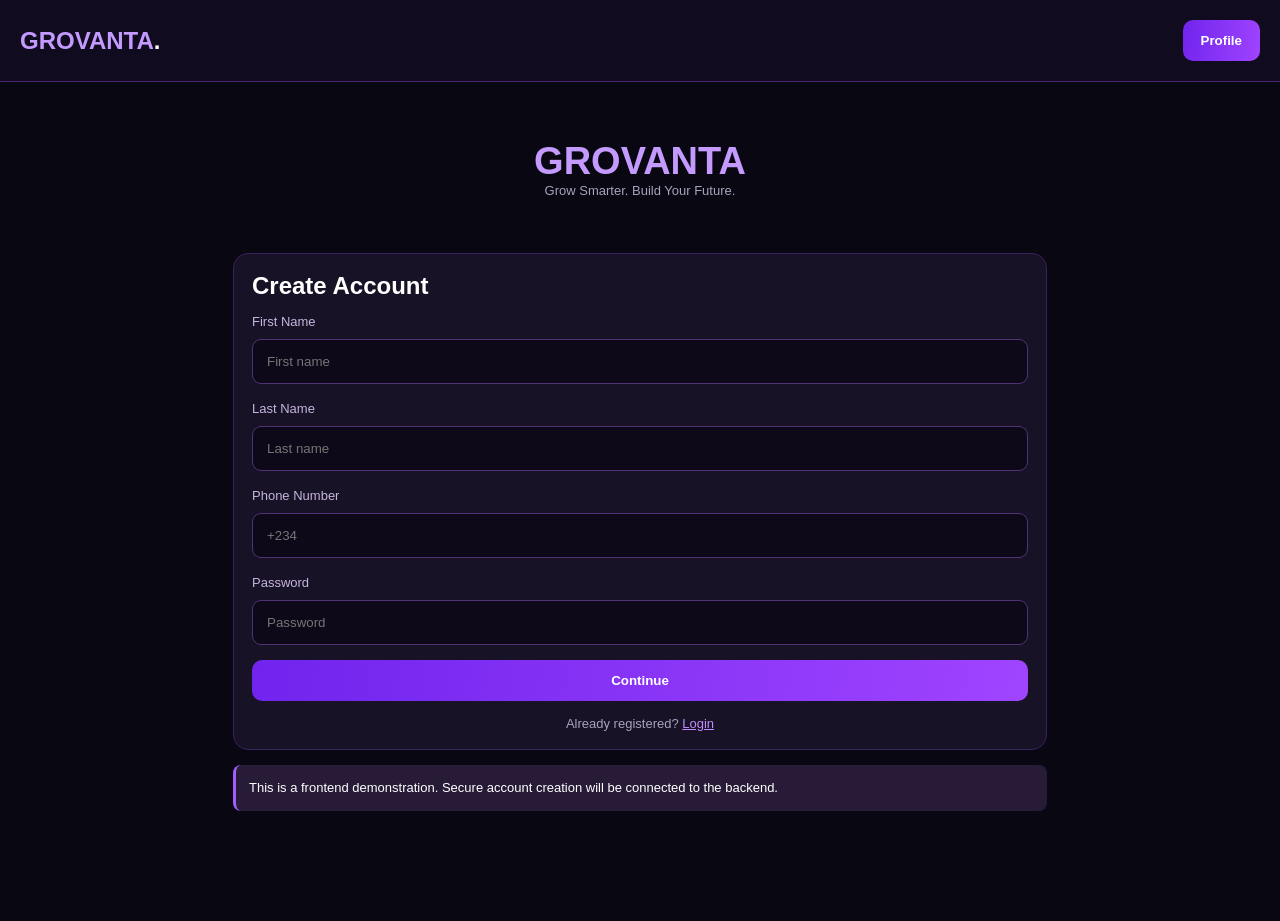
==== index.html @ 32ecb2e7 "Create GROVANTA investment app frontend" ====
<!DOCTYPE html>
<html lang="en">
<head>
<meta charset="UTF-8">
<meta name="viewport" content="width=device-width, initial-scale=1.0">
<meta name="theme-color" content="#090711">
<title>GROVANTA - Investment Platform</title>

<style>
*{box-sizing:border-box;margin:0;padding:0}
body{
 background:#090711;
 color:white;
 font-family:Arial,sans-serif;
 padding-bottom:80px;
}
:root{
 --purple:#8b5cf6;
 --light:#b66dff;
 --panel:#171225;
}
header{
 background:#110b20;
 padding:20px;
 display:flex;
 justify-content:space-between;
 align-items:center;
 border-bottom:1px solid #492477;
 position:sticky;top:0;z-index:5;
}
.logo{font-size:24px;font-weight:900;color:#c49aff}
.logo span{color:white}
button{
 background:linear-gradient(100deg,#7024ed,#a044ff);
 color:white;border:0;border-radius:10px;
 padding:13px 18px;font-weight:bold;
 cursor:pointer;
}
.container{max-width:850px;margin:auto;padding:18px}
.page{display:none}
.page.active{display:block}
.card{
 background:var(--panel);
 border:1px solid #39215b;
 border-radius:15px;
 padding:18px;margin:15px 0;
}
h2{margin-bottom:12px}
h3{margin-bottom:10px}
.muted{color:#aaa1bd;font-size:13px}
input,select,textarea{
 width:100%;padding:14px;margin:9px 0 15px;
 background:#0e0919;color:white;
 border:1px solid #503277;border-radius:9px;
}
label{font-size:13px;color:#c6b5df}
.full{width:100%}
.balance{
 background:linear-gradient(130deg,#35116c,#170d30);
 border:1px solid #a45cff;border-radius:17px;
 padding:25px;margin:20px 0;
}
.balance h1{font-size:30px;margin:12px 0}
.stats{
 display:grid;grid-template-columns:repeat(3,1fr);gap:10px;
}
.stat{
 background:#1b1230;border:1px solid #35204f;
 border-radius:12px;padding:15px 7px;text-align:center;
 font-size:12px;
}
.stat strong{display:block;margin-top:8px;font-size:15px}
.actions{
 display:grid;grid-template-columns:repeat(3,1fr);
 gap:10px;margin:20px 0;
}
.action{
 background:#1a112c;border:1px solid #48216d;
 padding:18px 5px;text-align:center;
 border-radius:13px;cursor:pointer;
}
.action b{display:block;margin-top:8px;font-size:13px}
.plan{
 background:#1b1230;border:1px solid #492477;
 border-radius:14px;padding:18px;margin:13px 0;
}
.price{color:#c69aff;font-size:23px;font-weight:bold;margin:12px 0}
.notice{
 background:#281b37;border-left:3px solid #a45cff;
 padding:13px;border-radius:8px;font-size:13px;
 line-height:1.5;margin:12px 0;
}
.hidden{display:none!important}
nav{
 position:fixed;bottom:0;left:0;width:100%;
 background:#130c20;border-top:1px solid #432362;
 display:flex;justify-content:space-around;
 padding:10px 2px;z-index:10;
}
nav button{background:transparent;padding:8px 5px;font-size:11px;color:#b9a9ce}
nav button.selected{color:#c28aff}
@media(max-width:450px){
 .stats{grid-template-columns:1fr 1fr}
}
</style>
</head>

<body>

<header>
 <div class="logo">GROVANTA<span>.</span></div>
 <button onclick="showPage('profile')">Profile</button>
</header>

<!-- AUTHENTICATION SCREEN -->
<div id="login" class="container page active">
 <div style="text-align:center;padding:40px 0">
  <div class="logo" style="font-size:38px">GROVANTA</div>
  <p class="muted">Grow Smarter. Build Your Future.</p>
 </div>

 <div class="card">
  <h2 id="authTitle">Create Account</h2>
  <div id="registerFields">
   <label>First Name</label>
   <input id="firstName" placeholder="First name">
   <label>Last Name</label>
   <input id="lastName" placeholder="Last name">
  </div>
  <label>Phone Number</label>
  <input id="phone" type="tel" placeholder="+234">
  <label>Password</label>
  <input id="password" type="password" placeholder="Password">
  <button class="full" onclick="authenticate()">Continue</button>
  <p class="muted" style="margin-top:15px;text-align:center">
   Already registered?
   <a href="#" onclick="toggleAuth()" style="color:#c28aff">Login</a>
  </p>
 </div>
 <p class="notice">This is a frontend demonstration. Secure account creation will be connected to the backend.</p>
</div>

<!-- APPLICATION -->
<main id="app" class="hidden">
<div class="container">

<!-- HOME -->
<section id="home" class="page active">
 <h2 id="welcome">Welcome to GROVANTA 👋</h2>
 <p class="muted">Your financial overview</p>

 <div class="balance">
  <p>Main Balance (Demo)</p>
  <h1>₦0.00</h1>
  <p class="muted">Sample dashboard balance</p>
 </div>

 <div class="stats">
  <div class="stat">Task Balance<strong>₦0.00</strong></div>
  <div class="stat">Referral Balance<strong>₦0.00</strong></div>
  <div class="stat">Total Activity<strong>₦0.00</strong></div>
 </div>

 <h3 style="margin-top:25px">Quick Actions</h3>
 <div class="actions">
  <div class="action" onclick="showPage('plans')">📈<b>Plans</b></div>
  <div class="action" onclick="showPage('deposit')">💳<b>Deposit</b></div>
  <div class="action" onclick="showPage('withdraw')">🏦<b>Withdraw</b></div>
  <div class="action" onclick="showPage('referral')">👥<b>Referrals</b></div>
  <div class="action" onclick="showPage('history')">📋<b>History</b></div>
  <div class="action" onclick="showPage('support')">🎧<b>Support</b></div>
 </div>

 <div class="notice">
  Welcome to GROVANTA. Explore our platform and read all investment terms before making financial decisions.
 </div>
</section>

<!-- PLANS -->
<section id="plans" class="page">
 <h2>Investment Plans</h2>
 <p class="muted">Explore available investment products.</p>

 <div class="plan">
  <h3>Tier 1</h3>
  <div class="price">₦1,500</div>
  <p class="muted">Example minimum amount. Terms pending.</p>
  <button class="full" onclick="planInfo('Tier 1')">View Plan</button>
 </div>

 <div class="plan">
  <h3>Popular</h3>
  <div class="price">₦3,000</div>
  <p class="muted">Example minimum amount. Terms pending.</p>
  <button class="full" onclick="planInfo('Popular')">View Plan</button>
 </div>

 <div class="plan">
  <h3>Premier</h3>
  <div class="price">₦12,000</div>
  <p class="muted">Example minimum amount. Terms pending.</p>
  <button class="full" onclick="planInfo('Premier')">View Plan</button>
 </div>
</section>

<!-- DEPOSIT -->
<section id="deposit" class="page">
 <h2>Deposit Request</h2>
 <div class="card">
  <label>Amount (₦)</label>
  <input id="depositAmount" type="number" placeholder="Enter amount">
  <label>Payment Method</label>
  <select id="paymentMethod">
   <option>Bank Transfer</option>
   <option>Moniepoint</option>
   <option>PalmPay</option>
   <option>Kuda</option>
  </select>
  <button class="full" onclick="demoAction('Deposit request')">Continue</button>
 </div>
 <div class="notice">Demo only. No money is collected or transferred.</div>
</section>

<!-- WITHDRAWAL -->
<section id="withdraw" class="page">
 <h2>Withdrawal Request</h2>
 <div class="card">
  <label>Bank Name</label>
  <input placeholder="Bank name">
  <label>Account Number</label>
  <input placeholder="Account number" maxlength="10">
  <label>Account Name</label>
  <input placeholder="Account holder name">
  <label>Amount (₦)</label>
  <input type="number" placeholder="Enter amount">
  <button class="full" onclick="demoAction('Withdrawal request')">Submit Request</button>
 </div>
 <div class="notice">Demo only. No withdrawals are processed.</div>
</section>

<!-- REFERRALS -->
<section id="referral" class="page">
 <h2>Referral Centre</h2>
 <div class="card">
  <p class="muted">Your referral code</p>
  <h2 style="color:#c28aff">GROVANTA-DEMO</h2>
  <button onclick="copyReferral()">Copy Code</button>
 </div>
 <p class="notice">Referral rewards and eligibility rules will be displayed here.</p>
</section>

<!-- HISTORY -->
<section id="history" class="page">
 <h2>Transaction History</h2>
 <div class="card">
  <p>No transactions available.</p>
  <p class="muted">Verified records will appear here after backend integration.</p>
 </div>
</section>

<!-- SUPPORT -->
<section id="support" class="page">
 <h2>Customer Support</h2>
 <div class="card">
  <label>Subject</label>
  <input placeholder="Subject">
  <label>Message</label>
  <textarea placeholder="Describe your issue"></textarea>
  <button class="full" onclick="demoAction('Support ticket')">Submit Ticket</button>
 </div>
</section>

<!-- PROFILE -->
<section id="profile" class="page">
 <h2>My Profile</h2>
 <div class="card">
  <h3 id="profileName">GROVANTA User</h3>
  <p id="profilePhone" class="muted"></p>
  <button class="full" onclick="logout()">Logout</button>
 </div>
</section>

<!-- ADMIN PREVIEW -->
<section id="admin" class="page">
 <h2>Admin Dashboard</h2>
 <div class="stats">
  <div class="stat">Users<strong>0</strong></div>
  <div class="stat">Deposits<strong>0</strong></div>
  <div class="stat">Withdrawals<strong>0</strong></div>
 </div>
 <div class="card">
  <h3>Management Modules</h3>
  <p>👥 User Management</p><br>
  <p>💳 Deposit Requests</p><br>
  <p>🏦 Withdrawal Requests</p><br>
  <p>📊 Investment Products</p><br>
  <p>⚙️ Platform Settings</p>
 </div>
 <div class="notice">Admin access must be enforced by secure server-side permissions.</div>
</section>

</div>

<nav>
 <button class="selected" onclick="showPage('home',this)">⌂<br>Home</button>
 <button onclick="showPage('plans',this)">▤<br>Plans</button>
 <button onclick="showPage('history',this)">◷<br>History</button>
 <button onclick="showPage('profile',this)">♙<br>Profile</button>
</nav>
</main>

<script>
let registering=true;
let user={name:"",phone:""};

function toggleAuth(){
 registering=!registering;
 document.getElementById('registerFields').classList.toggle('hidden',!registering);
 document.getElementById('authTitle').textContent=registering?'Create Account':'Welcome Back';
}

function authenticate(){
 const phone=document.getElementById('phone').value.trim();
 const password=document.getElementById('password').value;

 if(!phone||password.length<8){
  alert('Enter your phone number and a password of at least 8 characters.');
  return;
 }

 if(registering){
  const first=document.getElementById('firstName').value.trim();
  const last=document.getElementById('lastName').value.trim();
  if(!first||!last){
   alert('Enter your first and last name.');
   return;
  }
  user.name=first+' '+last;
 }else{
  user.name='GROVANTA Demo User';
 }

 user.phone=phone;

 document.getElementById('login').classList.add('hidden');
 document.getElementById('login').classList.remove('active');
 document.getElementById('app').classList.remove('hidden');

 document.getElementById('welcome').textContent='Welcome, '+user.name+' 👋';
 document.getElementById('profileName').textContent=user.name;
 document.getElementById('profilePhone').textContent=user.phone;

 showPage('home');
}

function showPage(id,button){
 document.querySelectorAll('#app .page').forEach(p=>p.classList.remove('active'));
 document.getElementById(id).classList.add('active');
 document.querySelectorAll('nav button').forEach(b=>b.classList.remove('selected'));
 if(button)button.classList.add('selected');
 window.scrollTo(0,0);
}

function demoAction(action){
 alert(action+' is a demonstration only. No transaction has occurred.');
}

function planInfo(name){
 alert(name+' plan details will be published after the investment terms are finalized.');
}

function copyReferral(){
 if(navigator.clipboard){
  navigator.clipboard.writeText('GROVANTA-DEMO')
  .then(()=>alert('Code copied'));
 }else{
  alert('Your demo code is GROVANTA-DEMO');
 }
}

function logout(){
 document.getElementById('app').classList.add('hidden');
 document.getElementById('login').classList.remove('hidden');
 document.getElementById('login').classList.add('active');
}
</script>

</body>
  </html>
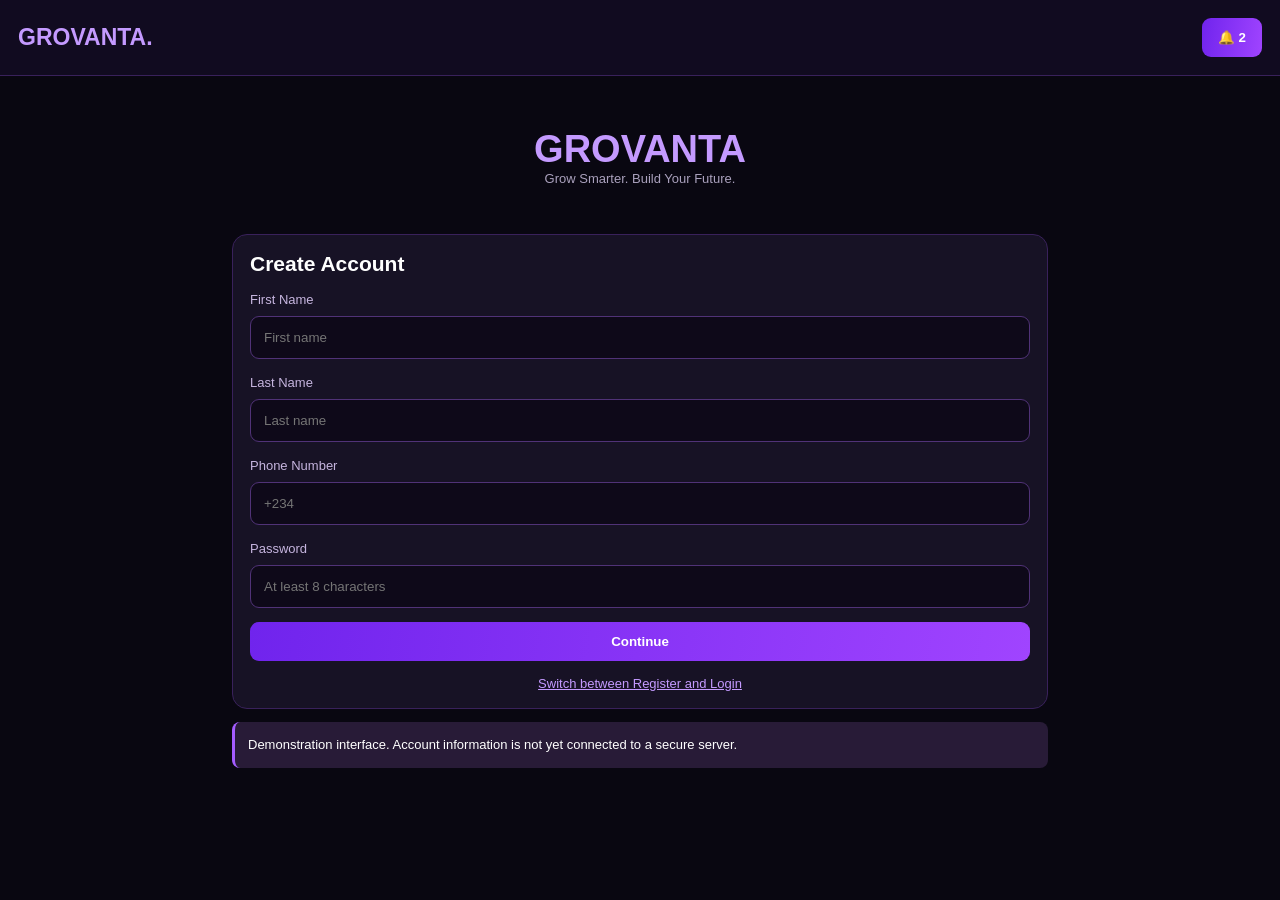
==== commit acf94088: "Update index.html" ====
--- a/index.html
+++ b/index.html
@@ -3,301 +3,200 @@
 <html lang="en">
 <head>
 <meta charset="UTF-8">
-<meta name="viewport" content="width=device-width, initial-scale=1.0">
+<meta name="viewport" content="width=device-width, initial-scale=1">
 <meta name="theme-color" content="#090711">
-<title>GROVANTA - Investment Platform</title>
-
+<title>GROVANTA V2</title>
 <style>
 *{box-sizing:border-box;margin:0;padding:0}
-body{
- background:#090711;
- color:white;
- font-family:Arial,sans-serif;
- padding-bottom:80px;
-}
-:root{
- --purple:#8b5cf6;
- --light:#b66dff;
- --panel:#171225;
-}
-header{
- background:#110b20;
- padding:20px;
- display:flex;
- justify-content:space-between;
- align-items:center;
- border-bottom:1px solid #492477;
- position:sticky;top:0;z-index:5;
-}
-.logo{font-size:24px;font-weight:900;color:#c49aff}
-.logo span{color:white}
-button{
- background:linear-gradient(100deg,#7024ed,#a044ff);
- color:white;border:0;border-radius:10px;
- padding:13px 18px;font-weight:bold;
- cursor:pointer;
-}
-.container{max-width:850px;margin:auto;padding:18px}
-.page{display:none}
-.page.active{display:block}
-.card{
- background:var(--panel);
- border:1px solid #39215b;
- border-radius:15px;
- padding:18px;margin:15px 0;
-}
-h2{margin-bottom:12px}
-h3{margin-bottom:10px}
+body{background:#090711;color:white;font-family:Arial,sans-serif;padding-bottom:85px}
+:root{--purple:#8b5cf6;--panel:#171225;--border:#39215b}
+header{padding:18px;background:#110b20;border-bottom:1px solid var(--border);display:flex;justify-content:space-between;align-items:center;position:sticky;top:0;z-index:5}
+.logo{font-size:23px;font-weight:900;color:#c49aff}
+.container{max-width:850px;margin:auto;padding:17px}
+.page{display:none}.page.active{display:block}
+h2{font-size:21px;margin-bottom:14px}
+h3{font-size:16px;margin-bottom:10px}
 .muted{color:#aaa1bd;font-size:13px}
-input,select,textarea{
- width:100%;padding:14px;margin:9px 0 15px;
- background:#0e0919;color:white;
- border:1px solid #503277;border-radius:9px;
-}
+.card{background:var(--panel);border:1px solid var(--border);border-radius:15px;padding:17px;margin:13px 0}
+.balance{background:linear-gradient(130deg,#35116c,#170d30);border:1px solid #a45cff;border-radius:17px;padding:23px;margin:18px 0}
+.balance h1{font-size:29px;margin:12px 0}
+.stats{display:grid;grid-template-columns:repeat(3,1fr);gap:9px}
+.stat{background:#1b1230;border:1px solid #35204f;padding:13px 5px;text-align:center;border-radius:12px;font-size:12px}
+.stat strong{display:block;margin-top:9px;font-size:15px}
+.actions{display:grid;grid-template-columns:repeat(3,1fr);gap:10px;margin:18px 0}
+.action{background:#1a112c;border:1px solid #48216d;padding:17px 4px;border-radius:12px;text-align:center;cursor:pointer;font-size:22px}
+.action b{display:block;font-size:12px;margin-top:8px}
+button{background:linear-gradient(100deg,#7024ed,#a044ff);border:0;color:white;padding:12px 16px;border-radius:9px;font-weight:bold;cursor:pointer}
+.full{width:100%}
+.plan{background:#1b1230;border:1px solid #492477;border-radius:14px;padding:18px;margin:12px 0}
+.price{font-size:23px;color:#c69aff;font-weight:bold;margin:10px 0}
+.notice{background:#281b37;border-left:3px solid #a45cff;padding:13px;border-radius:8px;font-size:13px;line-height:1.5;margin:12px 0}
+input,select,textarea{width:100%;padding:13px;background:#0e0919;color:white;border:1px solid #503277;border-radius:9px;margin:8px 0 14px}
 label{font-size:13px;color:#c6b5df}
-.full{width:100%}
-.balance{
- background:linear-gradient(130deg,#35116c,#170d30);
- border:1px solid #a45cff;border-radius:17px;
- padding:25px;margin:20px 0;
-}
-.balance h1{font-size:30px;margin:12px 0}
-.stats{
- display:grid;grid-template-columns:repeat(3,1fr);gap:10px;
-}
-.stat{
- background:#1b1230;border:1px solid #35204f;
- border-radius:12px;padding:15px 7px;text-align:center;
- font-size:12px;
-}
-.stat strong{display:block;margin-top:8px;font-size:15px}
-.actions{
- display:grid;grid-template-columns:repeat(3,1fr);
- gap:10px;margin:20px 0;
-}
-.action{
- background:#1a112c;border:1px solid #48216d;
- padding:18px 5px;text-align:center;
- border-radius:13px;cursor:pointer;
-}
-.action b{display:block;margin-top:8px;font-size:13px}
-.plan{
- background:#1b1230;border:1px solid #492477;
- border-radius:14px;padding:18px;margin:13px 0;
-}
-.price{color:#c69aff;font-size:23px;font-weight:bold;margin:12px 0}
-.notice{
- background:#281b37;border-left:3px solid #a45cff;
- padding:13px;border-radius:8px;font-size:13px;
- line-height:1.5;margin:12px 0;
-}
+nav{position:fixed;bottom:0;left:0;width:100%;background:#130c20;border-top:1px solid #432362;display:flex;justify-content:space-around;padding:9px 2px;z-index:10}
+nav button{background:transparent;padding:8px 4px;font-size:11px;color:#b9a9ce}
+nav button.selected{color:#c28aff}
+.row{display:flex;justify-content:space-between;align-items:center;gap:10px}
+.badge{font-size:11px;background:#39215b;color:#d6baff;padding:5px 9px;border-radius:20px}
+.item{padding:13px 0;border-bottom:1px solid #38244c;font-size:13px}
+.item:last-child{border:0}
 .hidden{display:none!important}
-nav{
- position:fixed;bottom:0;left:0;width:100%;
- background:#130c20;border-top:1px solid #432362;
- display:flex;justify-content:space-around;
- padding:10px 2px;z-index:10;
-}
-nav button{background:transparent;padding:8px 5px;font-size:11px;color:#b9a9ce}
-nav button.selected{color:#c28aff}
-@media(max-width:450px){
- .stats{grid-template-columns:1fr 1fr}
-}
+@media(max-width:450px){.stats{grid-template-columns:1fr 1fr}}
 </style>
 </head>
-
 <body>
 
 <header>
- <div class="logo">GROVANTA<span>.</span></div>
- <button onclick="showPage('profile')">Profile</button>
+ <div class="logo">GROVANTA.</div>
+ <button onclick="showPage('notifications')">🔔 <span id="notificationCount">2</span></button>
 </header>
 
-<!-- AUTHENTICATION SCREEN -->
-<div id="login" class="container page active">
- <div style="text-align:center;padding:40px 0">
+<div id="login" class="container">
+ <div style="text-align:center;padding:35px 0">
   <div class="logo" style="font-size:38px">GROVANTA</div>
   <p class="muted">Grow Smarter. Build Your Future.</p>
  </div>
-
  <div class="card">
   <h2 id="authTitle">Create Account</h2>
   <div id="registerFields">
-   <label>First Name</label>
-   <input id="firstName" placeholder="First name">
-   <label>Last Name</label>
-   <input id="lastName" placeholder="Last name">
+   <label>First Name</label><input id="firstName" placeholder="First name">
+   <label>Last Name</label><input id="lastName" placeholder="Last name">
   </div>
-  <label>Phone Number</label>
-  <input id="phone" type="tel" placeholder="+234">
-  <label>Password</label>
-  <input id="password" type="password" placeholder="Password">
+  <label>Phone Number</label><input id="phone" placeholder="+234" type="tel">
+  <label>Password</label><input id="password" type="password" placeholder="At least 8 characters">
   <button class="full" onclick="authenticate()">Continue</button>
-  <p class="muted" style="margin-top:15px;text-align:center">
-   Already registered?
-   <a href="#" onclick="toggleAuth()" style="color:#c28aff">Login</a>
+  <p class="muted" style="text-align:center;margin-top:15px">
+   <a href="#" onclick="toggleAuth()" style="color:#c49aff">Switch between Register and Login</a>
   </p>
  </div>
- <p class="notice">This is a frontend demonstration. Secure account creation will be connected to the backend.</p>
+ <p class="notice">Demonstration interface. Account information is not yet connected to a secure server.</p>
 </div>
 
-<!-- APPLICATION -->
 <main id="app" class="hidden">
 <div class="container">
 
-<!-- HOME -->
 <section id="home" class="page active">
  <h2 id="welcome">Welcome to GROVANTA 👋</h2>
- <p class="muted">Your financial overview</p>
-
+ <p class="muted">Your account overview</p>
  <div class="balance">
   <p>Main Balance (Demo)</p>
   <h1>₦0.00</h1>
-  <p class="muted">Sample dashboard balance</p>
- </div>
-
+  <p class="muted">Illustrative balance</p>
+ </div>
  <div class="stats">
   <div class="stat">Task Balance<strong>₦0.00</strong></div>
   <div class="stat">Referral Balance<strong>₦0.00</strong></div>
   <div class="stat">Total Activity<strong>₦0.00</strong></div>
  </div>
-
- <h3 style="margin-top:25px">Quick Actions</h3>
+ <h3 style="margin-top:24px">Quick Actions</h3>
  <div class="actions">
   <div class="action" onclick="showPage('plans')">📈<b>Plans</b></div>
   <div class="action" onclick="showPage('deposit')">💳<b>Deposit</b></div>
   <div class="action" onclick="showPage('withdraw')">🏦<b>Withdraw</b></div>
-  <div class="action" onclick="showPage('referral')">👥<b>Referrals</b></div>
+  <div class="action" onclick="showPage('referral')">👥<b>Referral</b></div>
   <div class="action" onclick="showPage('history')">📋<b>History</b></div>
   <div class="action" onclick="showPage('support')">🎧<b>Support</b></div>
  </div>
-
- <div class="notice">
-  Welcome to GROVANTA. Explore our platform and read all investment terms before making financial decisions.
- </div>
-</section>
-
-<!-- PLANS -->
+ <div class="card">
+  <div class="row"><h3>Recent Activity</h3><span class="badge">Demo</span></div>
+  <p class="muted">No verified transactions available yet.</p>
+ </div>
+</section>
+
 <section id="plans" class="page">
- <h2>Investment Plans</h2>
- <p class="muted">Explore available investment products.</p>
-
- <div class="plan">
-  <h3>Tier 1</h3>
-  <div class="price">₦1,500</div>
-  <p class="muted">Example minimum amount. Terms pending.</p>
-  <button class="full" onclick="planInfo('Tier 1')">View Plan</button>
- </div>
-
- <div class="plan">
-  <h3>Popular</h3>
-  <div class="price">₦3,000</div>
-  <p class="muted">Example minimum amount. Terms pending.</p>
-  <button class="full" onclick="planInfo('Popular')">View Plan</button>
- </div>
-
- <div class="plan">
-  <h3>Premier</h3>
-  <div class="price">₦12,000</div>
-  <p class="muted">Example minimum amount. Terms pending.</p>
-  <button class="full" onclick="planInfo('Premier')">View Plan</button>
- </div>
-</section>
-
-<!-- DEPOSIT -->
+ <h2>Investment Products</h2>
+ <p class="muted">Example product amounts. No returns are promised.</p>
+ <div id="planList"></div>
+ <div class="notice">Each investment product must have documented risks, fees, terms and independently verified returns before real-money activation.</div>
+</section>
+
 <section id="deposit" class="page">
  <h2>Deposit Request</h2>
  <div class="card">
   <label>Amount (₦)</label>
-  <input id="depositAmount" type="number" placeholder="Enter amount">
-  <label>Payment Method</label>
-  <select id="paymentMethod">
-   <option>Bank Transfer</option>
-   <option>Moniepoint</option>
-   <option>PalmPay</option>
-   <option>Kuda</option>
-  </select>
-  <button class="full" onclick="demoAction('Deposit request')">Continue</button>
- </div>
- <div class="notice">Demo only. No money is collected or transferred.</div>
-</section>
-
-<!-- WITHDRAWAL -->
+  <input id="depAmount" type="number" min="1" placeholder="Enter amount">
+  <label>Payment method</label>
+  <select id="depMethod"><option>Bank Transfer</option><option>Moniepoint</option><option>PalmPay</option><option>Kuda</option></select>
+  <button class="full" onclick="submitDemo('Deposit')">Submit Demo Request</button>
+ </div>
+</section>
+
 <section id="withdraw" class="page">
  <h2>Withdrawal Request</h2>
  <div class="card">
-  <label>Bank Name</label>
-  <input placeholder="Bank name">
-  <label>Account Number</label>
-  <input placeholder="Account number" maxlength="10">
-  <label>Account Name</label>
-  <input placeholder="Account holder name">
-  <label>Amount (₦)</label>
-  <input type="number" placeholder="Enter amount">
-  <button class="full" onclick="demoAction('Withdrawal request')">Submit Request</button>
- </div>
- <div class="notice">Demo only. No withdrawals are processed.</div>
-</section>
-
-<!-- REFERRALS -->
+  <label>Bank Name</label><input id="bank" placeholder="Bank name">
+  <label>Account Number</label><input id="account" maxlength="10" placeholder="10 digit account number">
+  <label>Account Name</label><input id="accountName" placeholder="Account holder">
+  <label>Amount (₦)</label><input id="withAmount" type="number" placeholder="Amount">
+  <button class="full" onclick="submitDemo('Withdrawal')">Submit Demo Request</button>
+ </div>
+</section>
+
 <section id="referral" class="page">
  <h2>Referral Centre</h2>
  <div class="card">
-  <p class="muted">Your referral code</p>
-  <h2 style="color:#c28aff">GROVANTA-DEMO</h2>
-  <button onclick="copyReferral()">Copy Code</button>
- </div>
- <p class="notice">Referral rewards and eligibility rules will be displayed here.</p>
-</section>
-
-<!-- HISTORY -->
+  <p class="muted">Demo referral code</p>
+  <h2 style="color:#c49aff">GROVANTA-DEMO</h2>
+  <button onclick="copyCode()">Copy Code</button>
+ </div>
+ <div class="stats">
+  <div class="stat">Invitations<strong>0</strong></div>
+  <div class="stat">Successful<strong>0</strong></div>
+  <div class="stat">Rewards<strong>₦0</strong></div>
+ </div>
+</section>
+
 <section id="history" class="page">
  <h2>Transaction History</h2>
- <div class="card">
-  <p>No transactions available.</p>
-  <p class="muted">Verified records will appear here after backend integration.</p>
- </div>
-</section>
-
-<!-- SUPPORT -->
+ <div class="card" id="historyList">
+  <p class="muted">No transactions available.</p>
+ </div>
+</section>
+
+<section id="notifications" class="page">
+ <h2>Notifications</h2>
+ <div class="card">
+  <div class="item">🔔 Welcome to GROVANTA. Your demo account is ready.</div>
+  <div class="item">📢 Please read product terms before investing.</div>
+ </div>
+</section>
+
 <section id="support" class="page">
- <h2>Customer Support</h2>
- <div class="card">
-  <label>Subject</label>
-  <input placeholder="Subject">
-  <label>Message</label>
-  <textarea placeholder="Describe your issue"></textarea>
-  <button class="full" onclick="demoAction('Support ticket')">Submit Ticket</button>
- </div>
-</section>
-
-<!-- PROFILE -->
-<section id="profile" class="page">
- <h2>My Profile</h2>
- <div class="card">
-  <h3 id="profileName">GROVANTA User</h3>
-  <p id="profilePhone" class="muted"></p>
-  <button class="full" onclick="logout()">Logout</button>
- </div>
-</section>
-
-<!-- ADMIN PREVIEW -->
+ <h2>Help & Support</h2>
+ <div class="card">
+  <label>Subject</label><input id="subject" placeholder="Subject">
+  <label>Message</label><textarea id="message" placeholder="How can we help?"></textarea>
+  <button class="full" onclick="submitDemo('Support ticket')">Submit Demo Ticket</button>
+ </div>
+</section>
+
+<section id="settings" class="page">
+ <h2>Account Settings</h2>
+ <div class="card">
+  <p>Account name</p><h3 id="settingName"></h3>
+  <p class="muted">Phone number</p><p id="settingPhone"></p>
+  <div class="item">Currency: Nigerian Naira (NGN)</div>
+  <div class="item">Theme: Dark Purple</div>
+  <button class="full" style="margin-top:15px" onclick="logout()">Logout</button>
+ </div>
+</section>
+
 <section id="admin" class="page">
- <h2>Admin Dashboard</h2>
+ <h2>Admin Dashboard Preview</h2>
  <div class="stats">
   <div class="stat">Users<strong>0</strong></div>
   <div class="stat">Deposits<strong>0</strong></div>
   <div class="stat">Withdrawals<strong>0</strong></div>
  </div>
  <div class="card">
-  <h3>Management Modules</h3>
-  <p>👥 User Management</p><br>
-  <p>💳 Deposit Requests</p><br>
-  <p>🏦 Withdrawal Requests</p><br>
-  <p>📊 Investment Products</p><br>
-  <p>⚙️ Platform Settings</p>
- </div>
- <div class="notice">Admin access must be enforced by secure server-side permissions.</div>
+  <h3>Admin Modules</h3>
+  <div class="item">👥 User Management</div>
+  <div class="item">💳 Deposit Requests</div>
+  <div class="item">🏦 Withdrawal Requests</div>
+  <div class="item">📊 Product Management</div>
+  <div class="item">⚙️ Platform Settings</div>
+ </div>
+ <p class="notice">Preview only. Actual admin access must be granted through secure server-side authorization.</p>
 </section>
 
 </div>
@@ -306,13 +205,32 @@
  <button class="selected" onclick="showPage('home',this)">⌂<br>Home</button>
  <button onclick="showPage('plans',this)">▤<br>Plans</button>
  <button onclick="showPage('history',this)">◷<br>History</button>
- <button onclick="showPage('profile',this)">♙<br>Profile</button>
+ <button onclick="showPage('settings',this)">⚙<br>Settings</button>
 </nav>
 </main>
 
 <script>
 let registering=true;
 let user={name:"",phone:""};
+let activity=[];
+
+const plans=[
+ {name:"Tier 1",amount:1500},
+ {name:"Popular",amount:3000},
+ {name:"Tier 3",amount:5000},
+ {name:"Tier 4",amount:8000},
+ {name:"Premier",amount:12000}
+];
+
+function renderPlans(){
+ document.getElementById('planList').innerHTML=plans.map(p=>`
+ <div class="plan">
+  <h3>${p.name}</h3>
+  <div class="price">₦${p.amount.toLocaleString('en-NG')}</div>
+  <p class="muted">Illustrative starting amount</p>
+  <button class="full" onclick="planDetails('${p.name}')">View Details</button>
+ </div>`).join('');
+}
 
 function toggleAuth(){
  registering=!registering;
@@ -321,71 +239,57 @@
 }
 
 function authenticate(){
- const phone=document.getElementById('phone').value.trim();
- const password=document.getElementById('password').value;
-
- if(!phone||password.length<8){
-  alert('Enter your phone number and a password of at least 8 characters.');
-  return;
- }
-
+ let phone=document.getElementById('phone').value.trim();
+ let password=document.getElementById('password').value;
+ if(!phone||password.length<8){alert('Enter your phone and a password of at least 8 characters.');return;}
  if(registering){
-  const first=document.getElementById('firstName').value.trim();
-  const last=document.getElementById('lastName').value.trim();
-  if(!first||!last){
-   alert('Enter your first and last name.');
-   return;
-  }
+  let first=document.getElementById('firstName').value.trim();
+  let last=document.getElementById('lastName').value.trim();
+  if(!first||!last){alert('Enter your first and last name.');return;}
   user.name=first+' '+last;
- }else{
-  user.name='GROVANTA Demo User';
- }
-
+ }else{user.name='GROVANTA Demo User';}
  user.phone=phone;
-
  document.getElementById('login').classList.add('hidden');
- document.getElementById('login').classList.remove('active');
  document.getElementById('app').classList.remove('hidden');
-
  document.getElementById('welcome').textContent='Welcome, '+user.name+' 👋';
- document.getElementById('profileName').textContent=user.name;
- document.getElementById('profilePhone').textContent=user.phone;
-
+ document.getElementById('settingName').textContent=user.name;
+ document.getElementById('settingPhone').textContent=user.phone;
  showPage('home');
 }
 
-function showPage(id,button){
+function showPage(id,btn){
  document.querySelectorAll('#app .page').forEach(p=>p.classList.remove('active'));
  document.getElementById(id).classList.add('active');
  document.querySelectorAll('nav button').forEach(b=>b.classList.remove('selected'));
- if(button)button.classList.add('selected');
+ if(btn)btn.classList.add('selected');
  window.scrollTo(0,0);
 }
 
-function demoAction(action){
- alert(action+' is a demonstration only. No transaction has occurred.');
-}
-
-function planInfo(name){
- alert(name+' plan details will be published after the investment terms are finalized.');
-}
-
-function copyReferral(){
- if(navigator.clipboard){
-  navigator.clipboard.writeText('GROVANTA-DEMO')
-  .then(()=>alert('Code copied'));
- }else{
-  alert('Your demo code is GROVANTA-DEMO');
- }
+function planDetails(name){
+ alert(name+' is an example product. Verified terms and risks are not yet configured.');
+}
+
+function submitDemo(type){
+ let item={type:type,date:new Date().toLocaleString()};
+ activity.unshift(item);
+ document.getElementById('historyList').innerHTML=activity.map(a=>`
+ <div class="item"><div class="row"><b>${a.type}</b><span class="badge">Demo only</span></div><p class="muted">${a.date}</p></div>`).join('');
+ alert(type+' demonstration recorded locally. No money moved or request sent.');
+}
+
+function copyCode(){
+ navigator.clipboard?.writeText('GROVANTA-DEMO')
+ .then(()=>alert('Demo referral code copied.'))
+ .catch(()=>alert('Code: GROVANTA-DEMO'));
 }
 
 function logout(){
  document.getElementById('app').classList.add('hidden');
  document.getElementById('login').classList.remove('hidden');
- document.getElementById('login').classList.add('active');
-}
+}
+
+renderPlans();
 </script>
-
 </body>
-  </html>
-  
+ </html>
+ 
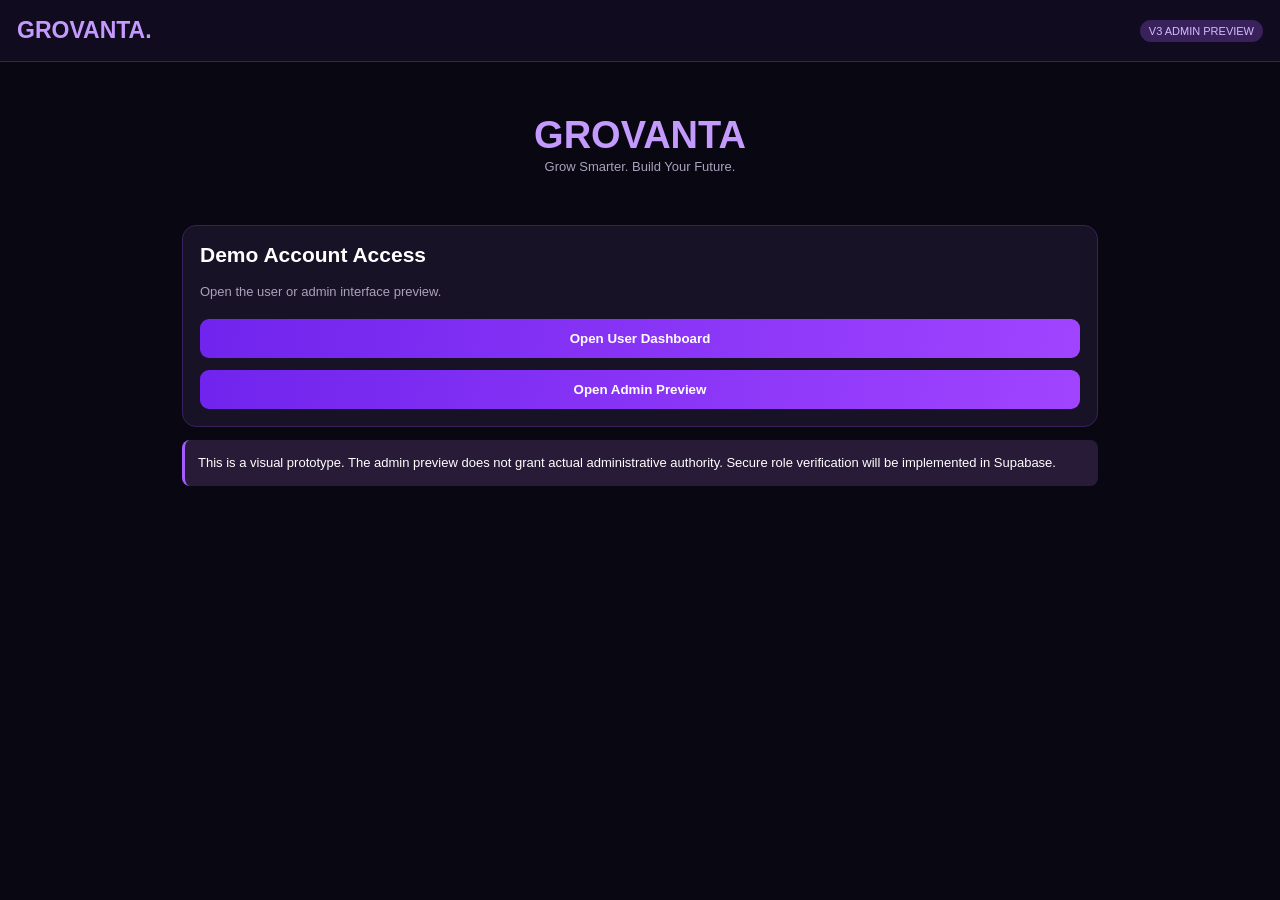
==== commit 6faa69b1: "Build GROVANTA V3 admin dashboard" ====
--- a/index.html
+++ b/index.html
@@ -5,216 +5,247 @@
 <meta charset="UTF-8">
 <meta name="viewport" content="width=device-width, initial-scale=1">
 <meta name="theme-color" content="#090711">
-<title>GROVANTA V2</title>
+<title>GROVANTA V3</title>
 <style>
 *{box-sizing:border-box;margin:0;padding:0}
-body{background:#090711;color:white;font-family:Arial,sans-serif;padding-bottom:85px}
+body{background:#090711;color:#fff;font-family:Arial,sans-serif;padding-bottom:80px}
 :root{--purple:#8b5cf6;--panel:#171225;--border:#39215b}
-header{padding:18px;background:#110b20;border-bottom:1px solid var(--border);display:flex;justify-content:space-between;align-items:center;position:sticky;top:0;z-index:5}
+header{padding:17px;background:#110b20;border-bottom:1px solid var(--border);display:flex;justify-content:space-between;align-items:center;position:sticky;top:0;z-index:5}
 .logo{font-size:23px;font-weight:900;color:#c49aff}
-.container{max-width:850px;margin:auto;padding:17px}
+.container{max-width:950px;margin:auto;padding:17px}
 .page{display:none}.page.active{display:block}
-h2{font-size:21px;margin-bottom:14px}
+h2{font-size:21px;margin-bottom:15px}
 h3{font-size:16px;margin-bottom:10px}
+p{line-height:1.5}
 .muted{color:#aaa1bd;font-size:13px}
-.card{background:var(--panel);border:1px solid var(--border);border-radius:15px;padding:17px;margin:13px 0}
-.balance{background:linear-gradient(130deg,#35116c,#170d30);border:1px solid #a45cff;border-radius:17px;padding:23px;margin:18px 0}
-.balance h1{font-size:29px;margin:12px 0}
-.stats{display:grid;grid-template-columns:repeat(3,1fr);gap:9px}
-.stat{background:#1b1230;border:1px solid #35204f;padding:13px 5px;text-align:center;border-radius:12px;font-size:12px}
-.stat strong{display:block;margin-top:9px;font-size:15px}
-.actions{display:grid;grid-template-columns:repeat(3,1fr);gap:10px;margin:18px 0}
-.action{background:#1a112c;border:1px solid #48216d;padding:17px 4px;border-radius:12px;text-align:center;cursor:pointer;font-size:22px}
-.action b{display:block;font-size:12px;margin-top:8px}
-button{background:linear-gradient(100deg,#7024ed,#a044ff);border:0;color:white;padding:12px 16px;border-radius:9px;font-weight:bold;cursor:pointer}
+.card{background:var(--panel);border:1px solid var(--border);border-radius:14px;padding:17px;margin:13px 0}
+.stats{display:grid;grid-template-columns:repeat(2,1fr);gap:10px}
+.stat{background:#1b1230;border:1px solid #48276a;padding:16px 9px;border-radius:12px;text-align:center;font-size:12px}
+.stat strong{display:block;font-size:19px;color:#c49aff;margin-top:9px}
+button{background:linear-gradient(100deg,#7024ed,#a044ff);color:white;border:0;border-radius:9px;padding:12px 15px;font-weight:bold;cursor:pointer}
 .full{width:100%}
-.plan{background:#1b1230;border:1px solid #492477;border-radius:14px;padding:18px;margin:12px 0}
-.price{font-size:23px;color:#c69aff;font-weight:bold;margin:10px 0}
-.notice{background:#281b37;border-left:3px solid #a45cff;padding:13px;border-radius:8px;font-size:13px;line-height:1.5;margin:12px 0}
 input,select,textarea{width:100%;padding:13px;background:#0e0919;color:white;border:1px solid #503277;border-radius:9px;margin:8px 0 14px}
 label{font-size:13px;color:#c6b5df}
+.item{padding:14px 0;border-bottom:1px solid #38244c;font-size:13px}
+.item:last-child{border:0}
+.row{display:flex;justify-content:space-between;align-items:center;gap:10px}
+.badge{font-size:11px;background:#39215b;color:#d6baff;padding:5px 9px;border-radius:20px}
+.notice{background:#281b37;border-left:3px solid #a45cff;padding:13px;border-radius:8px;font-size:13px;margin:12px 0;line-height:1.5}
+.adminNav{display:grid;grid-template-columns:repeat(3,1fr);gap:8px;margin:18px 0}
+.adminNav button{background:#211532;border:1px solid #56327c;font-size:12px;padding:13px 4px}
+.adminNav button.selected{background:#7035bb}
 nav{position:fixed;bottom:0;left:0;width:100%;background:#130c20;border-top:1px solid #432362;display:flex;justify-content:space-around;padding:9px 2px;z-index:10}
 nav button{background:transparent;padding:8px 4px;font-size:11px;color:#b9a9ce}
 nav button.selected{color:#c28aff}
-.row{display:flex;justify-content:space-between;align-items:center;gap:10px}
-.badge{font-size:11px;background:#39215b;color:#d6baff;padding:5px 9px;border-radius:20px}
-.item{padding:13px 0;border-bottom:1px solid #38244c;font-size:13px}
-.item:last-child{border:0}
 .hidden{display:none!important}
-@media(max-width:450px){.stats{grid-template-columns:1fr 1fr}}
+@media(min-width:650px){.stats{grid-template-columns:repeat(4,1fr)}}
 </style>
 </head>
 <body>
 
 <header>
  <div class="logo">GROVANTA.</div>
- <button onclick="showPage('notifications')">🔔 <span id="notificationCount">2</span></button>
+ <span class="badge">V3 ADMIN PREVIEW</span>
 </header>
 
-<div id="login" class="container">
+<div class="container">
+
+<!-- USER LOGIN -->
+<section id="login" class="page active">
  <div style="text-align:center;padding:35px 0">
   <div class="logo" style="font-size:38px">GROVANTA</div>
   <p class="muted">Grow Smarter. Build Your Future.</p>
  </div>
  <div class="card">
-  <h2 id="authTitle">Create Account</h2>
-  <div id="registerFields">
-   <label>First Name</label><input id="firstName" placeholder="First name">
-   <label>Last Name</label><input id="lastName" placeholder="Last name">
-  </div>
-  <label>Phone Number</label><input id="phone" placeholder="+234" type="tel">
-  <label>Password</label><input id="password" type="password" placeholder="At least 8 characters">
-  <button class="full" onclick="authenticate()">Continue</button>
-  <p class="muted" style="text-align:center;margin-top:15px">
-   <a href="#" onclick="toggleAuth()" style="color:#c49aff">Switch between Register and Login</a>
-  </p>
- </div>
- <p class="notice">Demonstration interface. Account information is not yet connected to a secure server.</p>
-</div>
-
-<main id="app" class="hidden">
-<div class="container">
-
-<section id="home" class="page active">
- <h2 id="welcome">Welcome to GROVANTA 👋</h2>
- <p class="muted">Your account overview</p>
- <div class="balance">
-  <p>Main Balance (Demo)</p>
-  <h1>₦0.00</h1>
-  <p class="muted">Illustrative balance</p>
+  <h2>Demo Account Access</h2>
+  <p class="muted">Open the user or admin interface preview.</p>
+  <button class="full" style="margin-top:18px" onclick="openUser()">Open User Dashboard</button>
+  <button class="full" style="margin-top:12px" onclick="openAdmin()">Open Admin Preview</button>
+ </div>
+ <div class="notice">This is a visual prototype. The admin preview does not grant actual administrative authority. Secure role verification will be implemented in Supabase.</div>
+</section>
+
+<!-- USER DASHBOARD -->
+<section id="user" class="page">
+ <h2>Welcome to GROVANTA 👋</h2>
+ <p class="muted">User dashboard preview</p>
+ <div class="card">
+  <p class="muted">Main Balance — Demo</p>
+  <h2>₦0.00</h2>
+  <p class="muted">Illustrative balance only</p>
  </div>
  <div class="stats">
-  <div class="stat">Task Balance<strong>₦0.00</strong></div>
-  <div class="stat">Referral Balance<strong>₦0.00</strong></div>
-  <div class="stat">Total Activity<strong>₦0.00</strong></div>
- </div>
- <h3 style="margin-top:24px">Quick Actions</h3>
- <div class="actions">
-  <div class="action" onclick="showPage('plans')">📈<b>Plans</b></div>
-  <div class="action" onclick="showPage('deposit')">💳<b>Deposit</b></div>
-  <div class="action" onclick="showPage('withdraw')">🏦<b>Withdraw</b></div>
-  <div class="action" onclick="showPage('referral')">👥<b>Referral</b></div>
-  <div class="action" onclick="showPage('history')">📋<b>History</b></div>
-  <div class="action" onclick="showPage('support')">🎧<b>Support</b></div>
- </div>
- <div class="card">
-  <div class="row"><h3>Recent Activity</h3><span class="badge">Demo</span></div>
-  <p class="muted">No verified transactions available yet.</p>
- </div>
-</section>
-
-<section id="plans" class="page">
- <h2>Investment Products</h2>
- <p class="muted">Example product amounts. No returns are promised.</p>
- <div id="planList"></div>
- <div class="notice">Each investment product must have documented risks, fees, terms and independently verified returns before real-money activation.</div>
-</section>
-
-<section id="deposit" class="page">
- <h2>Deposit Request</h2>
- <div class="card">
-  <label>Amount (₦)</label>
-  <input id="depAmount" type="number" min="1" placeholder="Enter amount">
-  <label>Payment method</label>
-  <select id="depMethod"><option>Bank Transfer</option><option>Moniepoint</option><option>PalmPay</option><option>Kuda</option></select>
-  <button class="full" onclick="submitDemo('Deposit')">Submit Demo Request</button>
- </div>
-</section>
-
-<section id="withdraw" class="page">
- <h2>Withdrawal Request</h2>
- <div class="card">
-  <label>Bank Name</label><input id="bank" placeholder="Bank name">
-  <label>Account Number</label><input id="account" maxlength="10" placeholder="10 digit account number">
-  <label>Account Name</label><input id="accountName" placeholder="Account holder">
-  <label>Amount (₦)</label><input id="withAmount" type="number" placeholder="Amount">
-  <button class="full" onclick="submitDemo('Withdrawal')">Submit Demo Request</button>
- </div>
-</section>
-
-<section id="referral" class="page">
- <h2>Referral Centre</h2>
- <div class="card">
-  <p class="muted">Demo referral code</p>
-  <h2 style="color:#c49aff">GROVANTA-DEMO</h2>
-  <button onclick="copyCode()">Copy Code</button>
- </div>
- <div class="stats">
-  <div class="stat">Invitations<strong>0</strong></div>
-  <div class="stat">Successful<strong>0</strong></div>
-  <div class="stat">Rewards<strong>₦0</strong></div>
- </div>
-</section>
-
-<section id="history" class="page">
- <h2>Transaction History</h2>
- <div class="card" id="historyList">
-  <p class="muted">No transactions available.</p>
- </div>
-</section>
-
-<section id="notifications" class="page">
- <h2>Notifications</h2>
- <div class="card">
-  <div class="item">🔔 Welcome to GROVANTA. Your demo account is ready.</div>
-  <div class="item">📢 Please read product terms before investing.</div>
- </div>
-</section>
-
-<section id="support" class="page">
- <h2>Help & Support</h2>
- <div class="card">
-  <label>Subject</label><input id="subject" placeholder="Subject">
-  <label>Message</label><textarea id="message" placeholder="How can we help?"></textarea>
-  <button class="full" onclick="submitDemo('Support ticket')">Submit Demo Ticket</button>
- </div>
-</section>
-
-<section id="settings" class="page">
- <h2>Account Settings</h2>
- <div class="card">
-  <p>Account name</p><h3 id="settingName"></h3>
-  <p class="muted">Phone number</p><p id="settingPhone"></p>
-  <div class="item">Currency: Nigerian Naira (NGN)</div>
-  <div class="item">Theme: Dark Purple</div>
-  <button class="full" style="margin-top:15px" onclick="logout()">Logout</button>
- </div>
-</section>
-
-<section id="admin" class="page">
- <h2>Admin Dashboard Preview</h2>
- <div class="stats">
-  <div class="stat">Users<strong>0</strong></div>
+  <div class="stat">Task Balance<strong>₦0</strong></div>
+  <div class="stat">Referral Balance<strong>₦0</strong></div>
   <div class="stat">Deposits<strong>0</strong></div>
   <div class="stat">Withdrawals<strong>0</strong></div>
  </div>
  <div class="card">
-  <h3>Admin Modules</h3>
-  <div class="item">👥 User Management</div>
-  <div class="item">💳 Deposit Requests</div>
-  <div class="item">🏦 Withdrawal Requests</div>
-  <div class="item">📊 Product Management</div>
-  <div class="item">⚙️ Platform Settings</div>
- </div>
- <p class="notice">Preview only. Actual admin access must be granted through secure server-side authorization.</p>
+  <h3>Account Features</h3>
+  <div class="item">📈 Investment products</div>
+  <div class="item">💳 Deposit requests</div>
+  <div class="item">🏦 Withdrawal requests</div>
+  <div class="item">👥 Referral centre</div>
+  <div class="item">🎧 Customer support</div>
+ </div>
+ <button class="full" onclick="showPage('login')">Back to Access Screen</button>
+</section>
+
+<!-- ADMIN OVERVIEW -->
+<section id="overview" class="page">
+ <div class="row">
+  <div><h2>Admin Overview</h2><p class="muted">GROVANTA management preview</p></div>
+  <span class="badge">Preview</span>
+ </div>
+
+ <div class="stats">
+  <div class="stat">Total Users<strong>0</strong></div>
+  <div class="stat">Active Users<strong>0</strong></div>
+  <div class="stat">Deposit Requests<strong>0</strong></div>
+  <div class="stat">Withdrawal Requests<strong>0</strong></div>
+  <div class="stat">Support Tickets<strong>0</strong></div>
+  <div class="stat">Products<strong>5</strong></div>
+  <div class="stat">Suspended Users<strong>0</strong></div>
+  <div class="stat">Pending Reviews<strong>0</strong></div>
+ </div>
+
+ <div class="card">
+  <h3>Platform Health</h3>
+  <div class="item row"><span>Database connection</span><span class="badge">Not connected</span></div>
+  <div class="item row"><span>Authentication</span><span class="badge">Demo</span></div>
+  <div class="item row"><span>Payment processing</span><span class="badge">Inactive</span></div>
+  <div class="item row"><span>Admin authorization</span><span class="badge">Pending setup</span></div>
+ </div>
+</section>
+
+<!-- USERS -->
+<section id="users" class="page">
+ <h2>User Management</h2>
+ <input id="userSearch" placeholder="Search users by name or phone">
+ <div class="card">
+  <p class="muted">No real user records available.</p>
+  <div class="item">User records will appear here after Supabase integration.</div>
+ </div>
+ <div class="notice">User suspension, account changes and access controls must be authorized and recorded on the server.</div>
+</section>
+
+<!-- DEPOSITS -->
+<section id="deposits" class="page">
+ <h2>Deposit Management</h2>
+ <div class="stats">
+  <div class="stat">Pending<strong>0</strong></div>
+  <div class="stat">Approved<strong>0</strong></div>
+  <div class="stat">Rejected<strong>0</strong></div>
+  <div class="stat">Under Review<strong>0</strong></div>
+ </div>
+ <div class="card">
+  <p class="muted">No real deposit requests available.</p>
+  <div class="item">Verified payment receipts will appear here after backend integration.</div>
+ </div>
+</section>
+
+<!-- WITHDRAWALS -->
+<section id="withdrawals" class="page">
+ <h2>Withdrawal Management</h2>
+ <div class="stats">
+  <div class="stat">Pending<strong>0</strong></div>
+  <div class="stat">Approved<strong>0</strong></div>
+  <div class="stat">Rejected<strong>0</strong></div>
+  <div class="stat">Processing<strong>0</strong></div>
+ </div>
+ <div class="card">
+  <p class="muted">No real withdrawal requests available.</p>
+  <div class="item">Withdrawal records will appear after secure backend integration.</div>
+ </div>
+</section>
+
+<!-- PRODUCTS -->
+<section id="products" class="page">
+ <h2>Investment Products</h2>
+ <div id="productList"></div>
+ <div class="notice">Product terms, risks, fees and returns must be verified and disclosed before a product can be offered.</div>
+</section>
+
+<!-- REFERRALS -->
+<section id="referrals" class="page">
+ <h2>Referral Management</h2>
+ <div class="card">
+  <h3>Referral Overview</h3>
+  <div class="item row"><span>Total referrals</span><b>0</b></div>
+  <div class="item row"><span>Pending rewards</span><b>₦0</b></div>
+  <div class="item row"><span>Paid rewards</span><b>₦0</b></div>
+ </div>
+</section>
+
+<!-- ANNOUNCEMENTS -->
+<section id="announcements" class="page">
+ <h2>Announcements</h2>
+ <div class="card">
+  <label>Announcement title</label>
+  <input id="announcementTitle" placeholder="Title">
+  <label>Message</label>
+  <textarea id="announcementMessage" placeholder="Write announcement"></textarea>
+  <button class="full" onclick="previewAnnouncement()">Preview Announcement</button>
+ </div>
+ <div id="announcementPreview"></div>
+</section>
+
+<!-- SUPPORT -->
+<section id="tickets" class="page">
+ <h2>Support Tickets</h2>
+ <div class="card">
+  <p class="muted">No support tickets available.</p>
+  <p>Customer support records will be displayed here.</p>
+ </div>
+</section>
+
+<!-- SETTINGS -->
+<section id="settings" class="page">
+ <h2>Platform Settings</h2>
+ <div class="card">
+  <label>Platform name</label>
+  <input value="GROVANTA" readonly>
+  <label>Currency</label>
+  <input value="NGN - Nigerian Naira" readonly>
+  <label>Platform theme</label>
+  <input value="Dark Purple" readonly>
+  <p class="notice">Changes to financial settings require authenticated server-side administrator permissions and an audit trail.</p>
+ </div>
+</section>
+
+<!-- AUDIT LOGS -->
+<section id="logs" class="page">
+ <h2>Admin Activity Logs</h2>
+ <div class="card">
+  <p class="muted">No verified administrative actions recorded.</p>
+  <p>Audit logs will be generated by the backend.</p>
+ </div>
+</section>
+
+<!-- ADMIN NAVIGATION -->
+<section id="admin" class="page">
+ <h2>GROVANTA Administration</h2>
+ <p class="muted">Management interface preview</p>
+ <div class="notice">This preview is not a secure admin login. Actual access will require a server-verified admin role.</div>
+ <div class="adminNav">
+  <button onclick="showPage('overview',this)">📊 Overview</button>
+  <button onclick="showPage('users',this)">👥 Users</button>
+  <button onclick="showPage('deposits',this)">💳 Deposits</button>
+  <button onclick="showPage('withdrawals',this)">🏦 Withdrawals</button>
+  <button onclick="showPage('products',this)">📈 Products</button>
+  <button onclick="showPage('referrals',this)">🔗 Referrals</button>
+  <button onclick="showPage('announcements',this)">📢 News</button>
+  <button onclick="showPage('tickets',this)">🎧 Support</button>
+  <button onclick="showPage('settings',this)">⚙️ Settings</button>
+  <button onclick="showPage('logs',this)">📋 Audit Logs</button>
+ </div>
+ <button class="full" onclick="showPage('login')">Exit Preview</button>
 </section>
 
 </div>
 
-<nav>
- <button class="selected" onclick="showPage('home',this)">⌂<br>Home</button>
- <button onclick="showPage('plans',this)">▤<br>Plans</button>
- <button onclick="showPage('history',this)">◷<br>History</button>
- <button onclick="showPage('settings',this)">⚙<br>Settings</button>
-</nav>
-</main>
-
 <script>
-let registering=true;
-let user={name:"",phone:""};
-let activity=[];
-
-const plans=[
+const productData=[
  {name:"Tier 1",amount:1500},
  {name:"Popular",amount:3000},
  {name:"Tier 3",amount:5000},
@@ -222,73 +253,53 @@
  {name:"Premier",amount:12000}
 ];
 
-function renderPlans(){
- document.getElementById('planList').innerHTML=plans.map(p=>`
- <div class="plan">
+function showPage(id,button){
+ document.querySelectorAll('.page').forEach(p=>p.classList.remove('active'));
+ const target=document.getElementById(id);
+ if(target)target.classList.add('active');
+ document.querySelectorAll('.adminNav button').forEach(b=>b.classList.remove('selected'));
+ if(button)button.classList.add('selected');
+ window.scrollTo(0,0);
+}
+
+function openUser(){
+ showPage('user');
+}
+
+function openAdmin(){
+ showPage('admin');
+}
+
+function renderProducts(){
+ document.getElementById('productList').innerHTML=productData.map(p=>`
+ <div class="card">
   <h3>${p.name}</h3>
-  <div class="price">₦${p.amount.toLocaleString('en-NG')}</div>
-  <p class="muted">Illustrative starting amount</p>
-  <button class="full" onclick="planDetails('${p.name}')">View Details</button>
- </div>`).join('');
-}
-
-function toggleAuth(){
- registering=!registering;
- document.getElementById('registerFields').classList.toggle('hidden',!registering);
- document.getElementById('authTitle').textContent=registering?'Create Account':'Welcome Back';
-}
-
-function authenticate(){
- let phone=document.getElementById('phone').value.trim();
- let password=document.getElementById('password').value;
- if(!phone||password.length<8){alert('Enter your phone and a password of at least 8 characters.');return;}
- if(registering){
-  let first=document.getElementById('firstName').value.trim();
-  let last=document.getElementById('lastName').value.trim();
-  if(!first||!last){alert('Enter your first and last name.');return;}
-  user.name=first+' '+last;
- }else{user.name='GROVANTA Demo User';}
- user.phone=phone;
- document.getElementById('login').classList.add('hidden');
- document.getElementById('app').classList.remove('hidden');
- document.getElementById('welcome').textContent='Welcome, '+user.name+' 👋';
- document.getElementById('settingName').textContent=user.name;
- document.getElementById('settingPhone').textContent=user.phone;
- showPage('home');
-}
-
-function showPage(id,btn){
- document.querySelectorAll('#app .page').forEach(p=>p.classList.remove('active'));
- document.getElementById(id).classList.add('active');
- document.querySelectorAll('nav button').forEach(b=>b.classList.remove('selected'));
- if(btn)btn.classList.add('selected');
- window.scrollTo(0,0);
-}
-
-function planDetails(name){
- alert(name+' is an example product. Verified terms and risks are not yet configured.');
-}
-
-function submitDemo(type){
- let item={type:type,date:new Date().toLocaleString()};
- activity.unshift(item);
- document.getElementById('historyList').innerHTML=activity.map(a=>`
- <div class="item"><div class="row"><b>${a.type}</b><span class="badge">Demo only</span></div><p class="muted">${a.date}</p></div>`).join('');
- alert(type+' demonstration recorded locally. No money moved or request sent.');
-}
-
-function copyCode(){
- navigator.clipboard?.writeText('GROVANTA-DEMO')
- .then(()=>alert('Demo referral code copied.'))
- .catch(()=>alert('Code: GROVANTA-DEMO'));
-}
-
-function logout(){
- document.getElementById('app').classList.add('hidden');
- document.getElementById('login').classList.remove('hidden');
-}
-
-renderPlans();
+  <h2 style="color:#c49aff">₦${p.amount.toLocaleString('en-NG')}</h2>
+  <p class="muted">Example product amount</p>
+  <span class="badge">Draft product</span>
+ </div>
+ `).join('');
+}
+
+function previewAnnouncement(){
+ const title=document.getElementById('announcementTitle').value.trim();
+ const message=document.getElementById('announcementMessage').value.trim();
+ if(!title||!message){
+  alert('Enter a title and announcement.');
+  return;
+ }
+ const card=document.createElement('div');
+ card.className='card';
+ const heading=document.createElement('h3');
+ heading.textContent=title;
+ const body=document.createElement('p');
+ body.textContent=message;
+ card.append(heading,body);
+ const preview=document.getElementById('announcementPreview');
+ preview.replaceChildren(card);
+}
+
+renderProducts();
 </script>
 </body>
  </html>
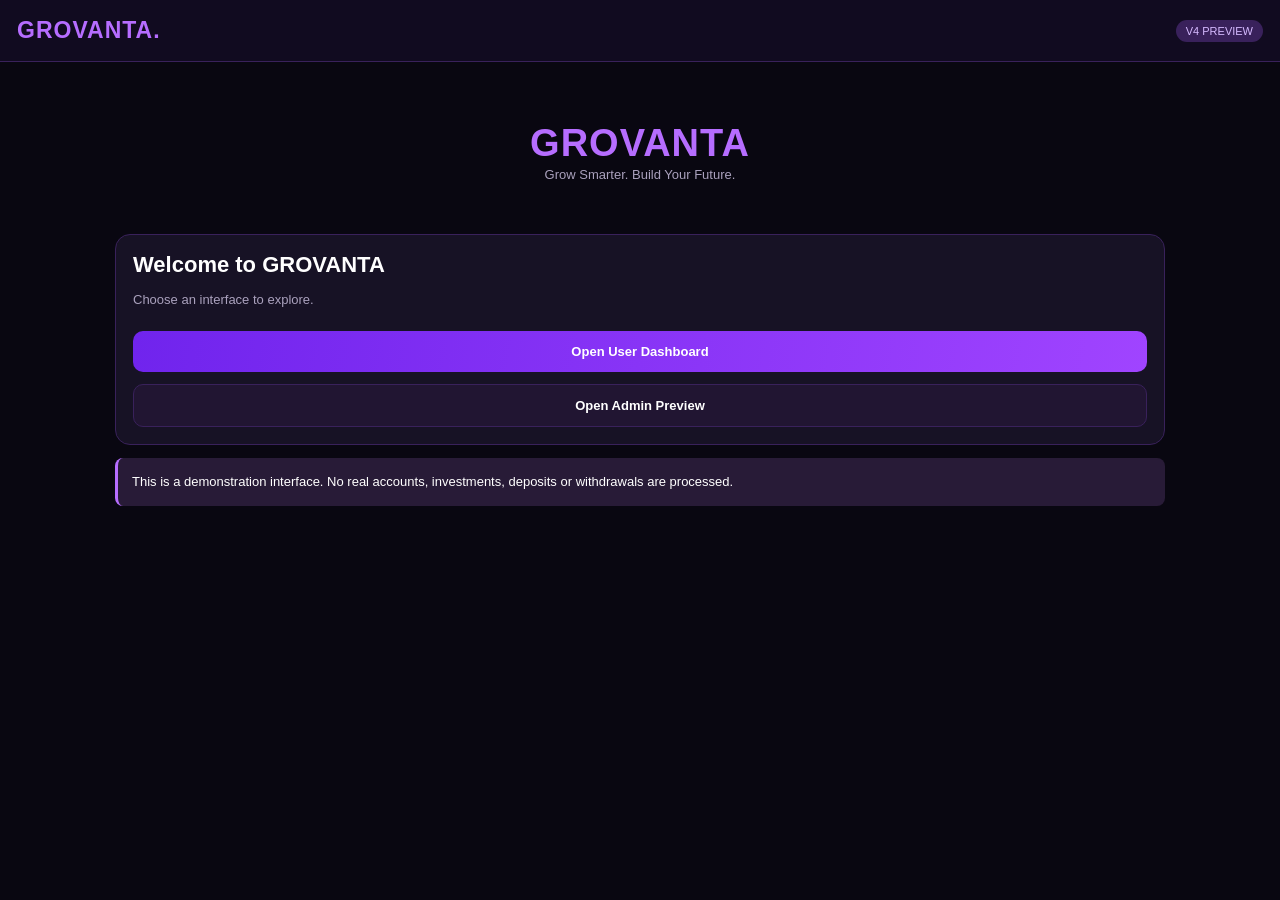
==== commit c8886a99: "Revise index.html for GROVANTA V4 interfaceIntegrate GROVANTA V4 HTML CSS and JavaScript. Updated HT" ====
--- a/index.html
+++ b/index.html
@@ -2,305 +2,331 @@
 <!DOCTYPE html>
 <html lang="en">
 <head>
-<meta charset="UTF-8">
-<meta name="viewport" content="width=device-width, initial-scale=1">
-<meta name="theme-color" content="#090711">
-<title>GROVANTA V3</title>
-<style>
-*{box-sizing:border-box;margin:0;padding:0}
-body{background:#090711;color:#fff;font-family:Arial,sans-serif;padding-bottom:80px}
-:root{--purple:#8b5cf6;--panel:#171225;--border:#39215b}
-header{padding:17px;background:#110b20;border-bottom:1px solid var(--border);display:flex;justify-content:space-between;align-items:center;position:sticky;top:0;z-index:5}
-.logo{font-size:23px;font-weight:900;color:#c49aff}
-.container{max-width:950px;margin:auto;padding:17px}
-.page{display:none}.page.active{display:block}
-h2{font-size:21px;margin-bottom:15px}
-h3{font-size:16px;margin-bottom:10px}
-p{line-height:1.5}
-.muted{color:#aaa1bd;font-size:13px}
-.card{background:var(--panel);border:1px solid var(--border);border-radius:14px;padding:17px;margin:13px 0}
-.stats{display:grid;grid-template-columns:repeat(2,1fr);gap:10px}
-.stat{background:#1b1230;border:1px solid #48276a;padding:16px 9px;border-radius:12px;text-align:center;font-size:12px}
-.stat strong{display:block;font-size:19px;color:#c49aff;margin-top:9px}
-button{background:linear-gradient(100deg,#7024ed,#a044ff);color:white;border:0;border-radius:9px;padding:12px 15px;font-weight:bold;cursor:pointer}
-.full{width:100%}
-input,select,textarea{width:100%;padding:13px;background:#0e0919;color:white;border:1px solid #503277;border-radius:9px;margin:8px 0 14px}
-label{font-size:13px;color:#c6b5df}
-.item{padding:14px 0;border-bottom:1px solid #38244c;font-size:13px}
-.item:last-child{border:0}
-.row{display:flex;justify-content:space-between;align-items:center;gap:10px}
-.badge{font-size:11px;background:#39215b;color:#d6baff;padding:5px 9px;border-radius:20px}
-.notice{background:#281b37;border-left:3px solid #a45cff;padding:13px;border-radius:8px;font-size:13px;margin:12px 0;line-height:1.5}
-.adminNav{display:grid;grid-template-columns:repeat(3,1fr);gap:8px;margin:18px 0}
-.adminNav button{background:#211532;border:1px solid #56327c;font-size:12px;padding:13px 4px}
-.adminNav button.selected{background:#7035bb}
-nav{position:fixed;bottom:0;left:0;width:100%;background:#130c20;border-top:1px solid #432362;display:flex;justify-content:space-around;padding:9px 2px;z-index:10}
-nav button{background:transparent;padding:8px 4px;font-size:11px;color:#b9a9ce}
-nav button.selected{color:#c28aff}
-.hidden{display:none!important}
-@media(min-width:650px){.stats{grid-template-columns:repeat(4,1fr)}}
-</style>
+  <meta charset="UTF-8">
+  <meta name="viewport" content="width=device-width, initial-scale=1.0">
+  <meta name="theme-color" content="#090711">
+  <meta name="description" content="GROVANTA - Grow Smarter. Build Your Future.">
+  <title>GROVANTA | Grow Smarter</title>
+
+  <link rel="stylesheet" href="style.css">
 </head>
+
 <body>
 
 <header>
- <div class="logo">GROVANTA.</div>
- <span class="badge">V3 ADMIN PREVIEW</span>
+  <div class="logo">GROVANTA.</div>
+  <span class="badge">V4 PREVIEW</span>
 </header>
 
-<div class="container">
-
-<!-- USER LOGIN -->
-<section id="login" class="page active">
- <div style="text-align:center;padding:35px 0">
-  <div class="logo" style="font-size:38px">GROVANTA</div>
-  <p class="muted">Grow Smarter. Build Your Future.</p>
- </div>
- <div class="card">
-  <h2>Demo Account Access</h2>
-  <p class="muted">Open the user or admin interface preview.</p>
-  <button class="full" style="margin-top:18px" onclick="openUser()">Open User Dashboard</button>
-  <button class="full" style="margin-top:12px" onclick="openAdmin()">Open Admin Preview</button>
- </div>
- <div class="notice">This is a visual prototype. The admin preview does not grant actual administrative authority. Secure role verification will be implemented in Supabase.</div>
-</section>
-
-<!-- USER DASHBOARD -->
-<section id="user" class="page">
- <h2>Welcome to GROVANTA 👋</h2>
- <p class="muted">User dashboard preview</p>
- <div class="card">
-  <p class="muted">Main Balance — Demo</p>
-  <h2>₦0.00</h2>
-  <p class="muted">Illustrative balance only</p>
- </div>
- <div class="stats">
-  <div class="stat">Task Balance<strong>₦0</strong></div>
-  <div class="stat">Referral Balance<strong>₦0</strong></div>
-  <div class="stat">Deposits<strong>0</strong></div>
-  <div class="stat">Withdrawals<strong>0</strong></div>
- </div>
- <div class="card">
-  <h3>Account Features</h3>
-  <div class="item">📈 Investment products</div>
-  <div class="item">💳 Deposit requests</div>
-  <div class="item">🏦 Withdrawal requests</div>
-  <div class="item">👥 Referral centre</div>
-  <div class="item">🎧 Customer support</div>
- </div>
- <button class="full" onclick="showPage('login')">Back to Access Screen</button>
-</section>
-
-<!-- ADMIN OVERVIEW -->
-<section id="overview" class="page">
- <div class="row">
-  <div><h2>Admin Overview</h2><p class="muted">GROVANTA management preview</p></div>
-  <span class="badge">Preview</span>
- </div>
-
- <div class="stats">
-  <div class="stat">Total Users<strong>0</strong></div>
-  <div class="stat">Active Users<strong>0</strong></div>
-  <div class="stat">Deposit Requests<strong>0</strong></div>
-  <div class="stat">Withdrawal Requests<strong>0</strong></div>
-  <div class="stat">Support Tickets<strong>0</strong></div>
-  <div class="stat">Products<strong>5</strong></div>
-  <div class="stat">Suspended Users<strong>0</strong></div>
-  <div class="stat">Pending Reviews<strong>0</strong></div>
- </div>
-
- <div class="card">
-  <h3>Platform Health</h3>
-  <div class="item row"><span>Database connection</span><span class="badge">Not connected</span></div>
-  <div class="item row"><span>Authentication</span><span class="badge">Demo</span></div>
-  <div class="item row"><span>Payment processing</span><span class="badge">Inactive</span></div>
-  <div class="item row"><span>Admin authorization</span><span class="badge">Pending setup</span></div>
- </div>
-</section>
-
-<!-- USERS -->
-<section id="users" class="page">
- <h2>User Management</h2>
- <input id="userSearch" placeholder="Search users by name or phone">
- <div class="card">
-  <p class="muted">No real user records available.</p>
-  <div class="item">User records will appear here after Supabase integration.</div>
- </div>
- <div class="notice">User suspension, account changes and access controls must be authorized and recorded on the server.</div>
-</section>
-
-<!-- DEPOSITS -->
-<section id="deposits" class="page">
- <h2>Deposit Management</h2>
- <div class="stats">
-  <div class="stat">Pending<strong>0</strong></div>
-  <div class="stat">Approved<strong>0</strong></div>
-  <div class="stat">Rejected<strong>0</strong></div>
-  <div class="stat">Under Review<strong>0</strong></div>
- </div>
- <div class="card">
-  <p class="muted">No real deposit requests available.</p>
-  <div class="item">Verified payment receipts will appear here after backend integration.</div>
- </div>
-</section>
-
-<!-- WITHDRAWALS -->
-<section id="withdrawals" class="page">
- <h2>Withdrawal Management</h2>
- <div class="stats">
-  <div class="stat">Pending<strong>0</strong></div>
-  <div class="stat">Approved<strong>0</strong></div>
-  <div class="stat">Rejected<strong>0</strong></div>
-  <div class="stat">Processing<strong>0</strong></div>
- </div>
- <div class="card">
-  <p class="muted">No real withdrawal requests available.</p>
-  <div class="item">Withdrawal records will appear after secure backend integration.</div>
- </div>
-</section>
-
-<!-- PRODUCTS -->
-<section id="products" class="page">
- <h2>Investment Products</h2>
- <div id="productList"></div>
- <div class="notice">Product terms, risks, fees and returns must be verified and disclosed before a product can be offered.</div>
-</section>
-
-<!-- REFERRALS -->
-<section id="referrals" class="page">
- <h2>Referral Management</h2>
- <div class="card">
-  <h3>Referral Overview</h3>
-  <div class="item row"><span>Total referrals</span><b>0</b></div>
-  <div class="item row"><span>Pending rewards</span><b>₦0</b></div>
-  <div class="item row"><span>Paid rewards</span><b>₦0</b></div>
- </div>
-</section>
-
-<!-- ANNOUNCEMENTS -->
-<section id="announcements" class="page">
- <h2>Announcements</h2>
- <div class="card">
-  <label>Announcement title</label>
-  <input id="announcementTitle" placeholder="Title">
-  <label>Message</label>
-  <textarea id="announcementMessage" placeholder="Write announcement"></textarea>
-  <button class="full" onclick="previewAnnouncement()">Preview Announcement</button>
- </div>
- <div id="announcementPreview"></div>
-</section>
-
-<!-- SUPPORT -->
-<section id="tickets" class="page">
- <h2>Support Tickets</h2>
- <div class="card">
-  <p class="muted">No support tickets available.</p>
-  <p>Customer support records will be displayed here.</p>
- </div>
-</section>
-
-<!-- SETTINGS -->
-<section id="settings" class="page">
- <h2>Platform Settings</h2>
- <div class="card">
-  <label>Platform name</label>
-  <input value="GROVANTA" readonly>
-  <label>Currency</label>
-  <input value="NGN - Nigerian Naira" readonly>
-  <label>Platform theme</label>
-  <input value="Dark Purple" readonly>
-  <p class="notice">Changes to financial settings require authenticated server-side administrator permissions and an audit trail.</p>
- </div>
-</section>
-
-<!-- AUDIT LOGS -->
-<section id="logs" class="page">
- <h2>Admin Activity Logs</h2>
- <div class="card">
-  <p class="muted">No verified administrative actions recorded.</p>
-  <p>Audit logs will be generated by the backend.</p>
- </div>
-</section>
-
-<!-- ADMIN NAVIGATION -->
-<section id="admin" class="page">
- <h2>GROVANTA Administration</h2>
- <p class="muted">Management interface preview</p>
- <div class="notice">This preview is not a secure admin login. Actual access will require a server-verified admin role.</div>
- <div class="adminNav">
-  <button onclick="showPage('overview',this)">📊 Overview</button>
-  <button onclick="showPage('users',this)">👥 Users</button>
-  <button onclick="showPage('deposits',this)">💳 Deposits</button>
-  <button onclick="showPage('withdrawals',this)">🏦 Withdrawals</button>
-  <button onclick="showPage('products',this)">📈 Products</button>
-  <button onclick="showPage('referrals',this)">🔗 Referrals</button>
-  <button onclick="showPage('announcements',this)">📢 News</button>
-  <button onclick="showPage('tickets',this)">🎧 Support</button>
-  <button onclick="showPage('settings',this)">⚙️ Settings</button>
-  <button onclick="showPage('logs',this)">📋 Audit Logs</button>
- </div>
- <button class="full" onclick="showPage('login')">Exit Preview</button>
-</section>
-
-</div>
-
-<script>
-const productData=[
- {name:"Tier 1",amount:1500},
- {name:"Popular",amount:3000},
- {name:"Tier 3",amount:5000},
- {name:"Tier 4",amount:8000},
- {name:"Premier",amount:12000}
-];
-
-function showPage(id,button){
- document.querySelectorAll('.page').forEach(p=>p.classList.remove('active'));
- const target=document.getElementById(id);
- if(target)target.classList.add('active');
- document.querySelectorAll('.adminNav button').forEach(b=>b.classList.remove('selected'));
- if(button)button.classList.add('selected');
- window.scrollTo(0,0);
-}
-
-function openUser(){
- showPage('user');
-}
-
-function openAdmin(){
- showPage('admin');
-}
-
-function renderProducts(){
- document.getElementById('productList').innerHTML=productData.map(p=>`
- <div class="card">
-  <h3>${p.name}</h3>
-  <h2 style="color:#c49aff">₦${p.amount.toLocaleString('en-NG')}</h2>
-  <p class="muted">Example product amount</p>
-  <span class="badge">Draft product</span>
- </div>
- `).join('');
-}
-
-function previewAnnouncement(){
- const title=document.getElementById('announcementTitle').value.trim();
- const message=document.getElementById('announcementMessage').value.trim();
- if(!title||!message){
-  alert('Enter a title and announcement.');
-  return;
- }
- const card=document.createElement('div');
- card.className='card';
- const heading=document.createElement('h3');
- heading.textContent=title;
- const body=document.createElement('p');
- body.textContent=message;
- card.append(heading,body);
- const preview=document.getElementById('announcementPreview');
- preview.replaceChildren(card);
-}
-
-renderProducts();
-</script>
+<main class="container">
+
+  <!-- ACCESS SCREEN -->
+  <section id="login" class="page active">
+    <div class="text-center" style="padding:35px 0">
+      <div class="logo" style="font-size:38px">GROVANTA</div>
+      <p class="muted">Grow Smarter. Build Your Future.</p>
+    </div>
+
+    <div class="card">
+      <h2>Welcome to GROVANTA</h2>
+      <p class="muted">Choose an interface to explore.</p>
+
+      <button class="full" style="margin-top:20px" onclick="openUser()">
+        Open User Dashboard
+      </button>
+
+      <button class="full secondary-btn" style="margin-top:12px" onclick="openAdmin()">
+        Open Admin Preview
+      </button>
+    </div>
+
+    <div class="notice">
+      This is a demonstration interface. No real accounts, investments,
+      deposits or withdrawals are processed.
+    </div>
+  </section>
+
+  <!-- USER DASHBOARD -->
+  <section id="user" class="page">
+    <div class="row">
+      <div>
+        <h2>Welcome to GROVANTA</h2>
+        <p class="muted">Your dashboard</p>
+      </div>
+      <span class="badge">Demo account</span>
+    </div>
+
+    <div class="card">
+      <p class="muted">Main Balance</p>
+      <h2>₦0.00</h2>
+      <p class="muted">Illustrative balance only</p>
+    </div>
+
+    <div class="stats">
+      <div class="stat">
+        Task Balance
+        <strong>₦0</strong>
+      </div>
+
+      <div class="stat">
+        Referral Balance
+        <strong>₦0</strong>
+      </div>
+
+      <div class="stat">
+        Deposits
+        <strong>0</strong>
+      </div>
+
+      <div class="stat">
+        Withdrawals
+        <strong>0</strong>
+      </div>
+    </div>
+
+    <div class="card">
+      <h3>Quick Actions</h3>
+
+      <div class="item row">
+        <span>💳 Deposit</span>
+        <button onclick="showFinancialNotice()">Open</button>
+      </div>
+
+      <div class="item row">
+        <span>🏦 Withdraw</span>
+        <button onclick="showFinancialNotice()">Open</button>
+      </div>
+
+      <div class="item row">
+        <span>👥 Referrals</span>
+        <button onclick="notify('Referral centre is a preview.')">Open</button>
+      </div>
+
+      <div class="item row">
+        <span>🎧 Support</span>
+        <button onclick="notify('Support centre is a preview.')">Open</button>
+      </div>
+    </div>
+
+    <div class="card">
+      <h3>Recent Activity</h3>
+      <p class="muted">No activity available.</p>
+    </div>
+
+    <button class="full secondary-btn" onclick="showPage('login')">
+      Back to Access Screen
+    </button>
+  </section>
+
+  <!-- ADMIN ACCESS PREVIEW -->
+  <section id="admin" class="page">
+    <h2>GROVANTA Administration</h2>
+    <p class="muted">Management interface preview</p>
+
+    <div class="notice">
+      This is not a secure administrator login. Actual administrator
+      permissions will be verified through Supabase later.
+    </div>
+
+    <div class="adminNav">
+      <button onclick="showPage('overview',this)">📊 Overview</button>
+      <button onclick="showPage('users',this)">👥 Users</button>
+      <button onclick="showPage('deposits',this)">💳 Deposits</button>
+      <button onclick="showPage('withdrawals',this)">🏦 Withdrawals</button>
+      <button onclick="showPage('products',this)">📈 Products</button>
+      <button onclick="showPage('referrals',this)">🔗 Referrals</button>
+      <button onclick="showPage('announcements',this)">📢 News</button>
+      <button onclick="showPage('tickets',this)">🎧 Support</button>
+      <button onclick="showPage('settings',this)">⚙️ Settings</button>
+      <button onclick="showPage('logs',this)">📋 Logs</button>
+    </div>
+
+    <button class="full secondary-btn" onclick="showPage('login')">
+      Exit Admin Preview
+    </button>
+  </section>
+
+  <!-- OVERVIEW -->
+  <section id="overview" class="page">
+    <h2>Admin Overview</h2>
+    <p class="muted">Platform statistics preview</p>
+
+    <div class="stats">
+      <div class="stat">Total Users<strong>0</strong></div>
+      <div class="stat">Active Users<strong>0</strong></div>
+      <div class="stat">Deposits<strong>0</strong></div>
+      <div class="stat">Withdrawals<strong>0</strong></div>
+      <div class="stat">Support Tickets<strong>0</strong></div>
+      <div class="stat">Products<strong>5</strong></div>
+      <div class="stat">Suspended Users<strong>0</strong></div>
+      <div class="stat">Pending Reviews<strong>0</strong></div>
+    </div>
+
+    <div class="card">
+      <h3>Platform Health</h3>
+      <div class="item row">
+        <span>Database</span>
+        <span class="badge">Not connected</span>
+      </div>
+      <div class="item row">
+        <span>Authentication</span>
+        <span class="badge">Demo</span>
+      </div>
+      <div class="item row">
+        <span>Payments</span>
+        <span class="badge">Inactive</span>
+      </div>
+    </div>
+  </section>
+
+  <!-- USERS -->
+  <section id="users" class="page">
+    <h2>User Management</h2>
+
+    <input
+      id="userSearch"
+      type="search"
+      placeholder="Search by name or phone"
+    >
+
+    <div class="card">
+      <p class="muted">No real user records available.</p>
+      <p>User records will appear after backend integration.</p>
+    </div>
+  </section>
+
+  <!-- DEPOSITS -->
+  <section id="deposits" class="page">
+    <h2>Deposit Management</h2>
+
+    <div class="stats">
+      <div class="stat">Pending<strong>0</strong></div>
+      <div class="stat">Approved<strong>0</strong></div>
+      <div class="stat">Rejected<strong>0</strong></div>
+      <div class="stat">Under Review<strong>0</strong></div>
+    </div>
+
+    <div class="card">
+      <p class="muted">No real deposit requests available.</p>
+    </div>
+  </section>
+
+  <!-- WITHDRAWALS -->
+  <section id="withdrawals" class="page">
+    <h2>Withdrawal Management</h2>
+
+    <div class="stats">
+      <div class="stat">Pending<strong>0</strong></div>
+      <div class="stat">Approved<strong>0</strong></div>
+      <div class="stat">Rejected<strong>0</strong></div>
+      <div class="stat">Processing<strong>0</strong></div>
+    </div>
+
+    <div class="card">
+      <p class="muted">No real withdrawal requests available.</p>
+    </div>
+  </section>
+
+  <!-- PRODUCTS -->
+  <section id="products" class="page">
+    <h2>Investment Products</h2>
+
+    <p class="muted">
+      Illustrative product amounts. No returns are promised.
+    </p>
+
+    <div id="productList"></div>
+  </section>
+
+  <!-- REFERRALS -->
+  <section id="referrals" class="page">
+    <h2>Referral Management</h2>
+
+    <div class="card">
+      <div class="item row">
+        <span>Total Referrals</span>
+        <strong>0</strong>
+      </div>
+
+      <div class="item row">
+        <span>Pending Rewards</span>
+        <strong>₦0</strong>
+      </div>
+
+      <div class="item row">
+        <span>Paid Rewards</span>
+        <strong>₦0</strong>
+      </div>
+    </div>
+  </section>
+
+  <!-- ANNOUNCEMENTS -->
+  <section id="announcements" class="page">
+    <h2>Announcements</h2>
+
+    <div class="card">
+      <label for="announcementTitle">Announcement Title</label>
+      <input id="announcementTitle" placeholder="Enter title">
+
+      <label for="announcementMessage">Message</label>
+      <textarea
+        id="announcementMessage"
+        placeholder="Write your announcement"
+        rows="4"
+      ></textarea>
+
+      <button class="full" onclick="previewAnnouncement()">
+        Preview Announcement
+      </button>
+    </div>
+
+    <div id="announcementPreview"></div>
+  </section>
+
+  <!-- SUPPORT -->
+  <section id="tickets" class="page">
+    <h2>Support Tickets</h2>
+
+    <div class="card">
+      <p class="muted">No support tickets available.</p>
+      <p>Support records will appear after backend integration.</p>
+    </div>
+  </section>
+
+  <!-- SETTINGS -->
+  <section id="settings" class="page">
+    <h2>Platform Settings</h2>
+
+    <div class="card">
+      <label>Platform Name</label>
+      <input value="GROVANTA" readonly>
+
+      <label>Currency</label>
+      <input value="NGN - Nigerian Naira" readonly>
+
+      <label>Theme</label>
+      <input value="Dark Purple" readonly>
+
+      <div class="notice">
+        Secure settings will require verified administrator permissions.
+      </div>
+    </div>
+  </section>
+
+  <!-- AUDIT LOGS -->
+  <section id="logs" class="page">
+    <h2>Admin Activity Logs</h2>
+
+    <div class="card">
+      <p class="muted">No verified administrative actions recorded.</p>
+      <p>Server-generated audit records will appear here later.</p>
+    </div>
+  </section>
+
+</main>
+
+<script src="script.js" defer></script>
+
 </body>
- </html>
- 
+                                         </html>
+                                         
--- a/style.css
+++ b/style.css
@@ -0,0 +1,349 @@
+
+/* =================================
+   GROVANTA V4 - MAIN STYLESHEET
+================================= */
+
+:root {
+  --bg: #090711;
+  --surface: #171225;
+  --surface-light: #211532;
+  --primary: #8b5cf6;
+  --primary-light: #b66dff;
+  --text: #ffffff;
+  --muted: #aaa1bd;
+  --border: #39215b;
+  --success: #35c98a;
+  --danger: #ef6262;
+}
+
+* {
+  margin: 0;
+  padding: 0;
+  box-sizing: border-box;
+}
+
+html {
+  scroll-behavior: smooth;
+}
+
+body {
+  min-height: 100vh;
+  background: var(--bg);
+  color: var(--text);
+  font-family: Arial, Helvetica, sans-serif;
+  padding-bottom: 85px;
+}
+
+/* HEADER */
+
+header {
+  width: 100%;
+  padding: 17px;
+  background: #110b20;
+  border-bottom: 1px solid var(--border);
+  display: flex;
+  justify-content: space-between;
+  align-items: center;
+  position: sticky;
+  top: 0;
+  z-index: 20;
+}
+
+.logo {
+  font-size: 23px;
+  font-weight: 900;
+  letter-spacing: 1px;
+  color: var(--primary-light);
+}
+
+/* PAGE LAYOUT */
+
+.container {
+  width: 100%;
+  max-width: 1100px;
+  margin: auto;
+  padding: 17px;
+}
+
+.page {
+  display: none;
+}
+
+.page.active {
+  display: block;
+}
+
+h1, h2, h3, h4 {
+  margin-bottom: 12px;
+}
+
+h2 {
+  font-size: 22px;
+}
+
+p {
+  line-height: 1.6;
+}
+
+.muted {
+  color: var(--muted);
+  font-size: 13px;
+}
+
+/* CARDS */
+
+.card {
+  background: var(--surface);
+  border: 1px solid var(--border);
+  border-radius: 15px;
+  padding: 17px;
+  margin: 13px 0;
+  transition: border-color 0.2s ease;
+}
+
+.card:hover {
+  border-color: var(--primary);
+}
+
+/* DASHBOARD STATISTICS */
+
+.stats {
+  display: grid;
+  grid-template-columns: repeat(2, 1fr);
+  gap: 12px;
+}
+
+.stat {
+  background: var(--surface-light);
+  border: 1px solid #48276a;
+  border-radius: 13px;
+  padding: 17px 10px;
+  text-align: center;
+  font-size: 12px;
+}
+
+.stat strong {
+  display: block;
+  color: var(--primary-light);
+  font-size: 20px;
+  margin-top: 9px;
+}
+
+/* BUTTONS */
+
+button {
+  border: none;
+  border-radius: 10px;
+  padding: 13px 16px;
+  background: linear-gradient(
+    100deg,
+    #7024ed,
+    #a044ff
+  );
+  color: white;
+  font-weight: bold;
+  font-size: 13px;
+  cursor: pointer;
+  transition: opacity 0.2s ease;
+}
+
+button:hover {
+  opacity: 0.85;
+}
+
+button:active {
+  transform: scale(0.98);
+}
+
+.full {
+  width: 100%;
+}
+
+.secondary-btn {
+  background: var(--surface-light);
+  border: 1px solid var(--border);
+}
+
+/* FORMS */
+
+input,
+select,
+textarea {
+  display: block;
+  width: 100%;
+  padding: 14px;
+  margin: 9px 0 15px;
+  border: 1px solid #503277;
+  border-radius: 9px;
+  outline: none;
+  background: #0e0919;
+  color: white;
+  font-size: 14px;
+}
+
+input:focus,
+select:focus,
+textarea:focus {
+  border-color: var(--primary-light);
+}
+
+input::placeholder,
+textarea::placeholder {
+  color: #81758f;
+}
+
+label {
+  display: block;
+  color: #c6b5df;
+  font-size: 13px;
+}
+
+/* LIST ITEMS */
+
+.item {
+  padding: 14px 0;
+  border-bottom: 1px solid #38244c;
+  font-size: 13px;
+}
+
+.item:last-child {
+  border-bottom: none;
+}
+
+.row {
+  display: flex;
+  justify-content: space-between;
+  align-items: center;
+  gap: 10px;
+}
+
+/* STATUS BADGES */
+
+.badge {
+  display: inline-block;
+  padding: 5px 10px;
+  border-radius: 20px;
+  background: #39215b;
+  color: #d6baff;
+  font-size: 11px;
+}
+
+.badge-success {
+  background: #123d2d;
+  color: #6de5ae;
+}
+
+.badge-danger {
+  background: #451c28;
+  color: #ff9292;
+}
+
+/* NOTIFICATIONS */
+
+.notice {
+  background: #281b37;
+  border-left: 3px solid var(--primary-light);
+  padding: 14px;
+  border-radius: 8px;
+  margin: 13px 0;
+  font-size: 13px;
+  line-height: 1.6;
+}
+
+/* ADMIN MENU */
+
+.adminNav {
+  display: grid;
+  grid-template-columns: repeat(3, 1fr);
+  gap: 9px;
+  margin: 18px 0;
+}
+
+.adminNav button {
+  background: var(--surface-light);
+  border: 1px solid #56327c;
+  padding: 14px 5px;
+  font-size: 12px;
+}
+
+.adminNav button.selected {
+  background: #7035bb;
+}
+
+/* BOTTOM NAVIGATION */
+
+nav {
+  position: fixed;
+  bottom: 0;
+  left: 0;
+  width: 100%;
+  display: flex;
+  justify-content: space-around;
+  align-items: center;
+  padding: 10px 3px;
+  background: #130c20;
+  border-top: 1px solid #432362;
+  z-index: 30;
+}
+
+nav button {
+  background: transparent;
+  color: #b9a9ce;
+  padding: 9px 6px;
+  font-size: 11px;
+}
+
+nav button.selected {
+  color: var(--primary-light);
+}
+
+/* UTILITIES */
+
+.hidden {
+  display: none !important;
+}
+
+.text-center {
+  text-align: center;
+}
+
+.spacer {
+  flex: 1;
+}
+
+/* DESKTOP AND TABLET */
+
+@media (min-width: 650px) {
+  .stats {
+    grid-template-columns: repeat(4, 1fr);
+  }
+
+  .container {
+    padding: 25px;
+  }
+
+  .adminNav {
+    grid-template-columns: repeat(5, 1fr);
+  }
+}
+
+/* SMALL MOBILE SCREENS */
+
+@media (max-width: 360px) {
+  .logo {
+    font-size: 19px;
+  }
+
+  .container {
+    padding: 12px;
+  }
+
+  .adminNav {
+    gap: 6px;
+  }
+
+  .adminNav button {
+    font-size: 10px;
+    padding: 12px 3px;
+  }
+  }
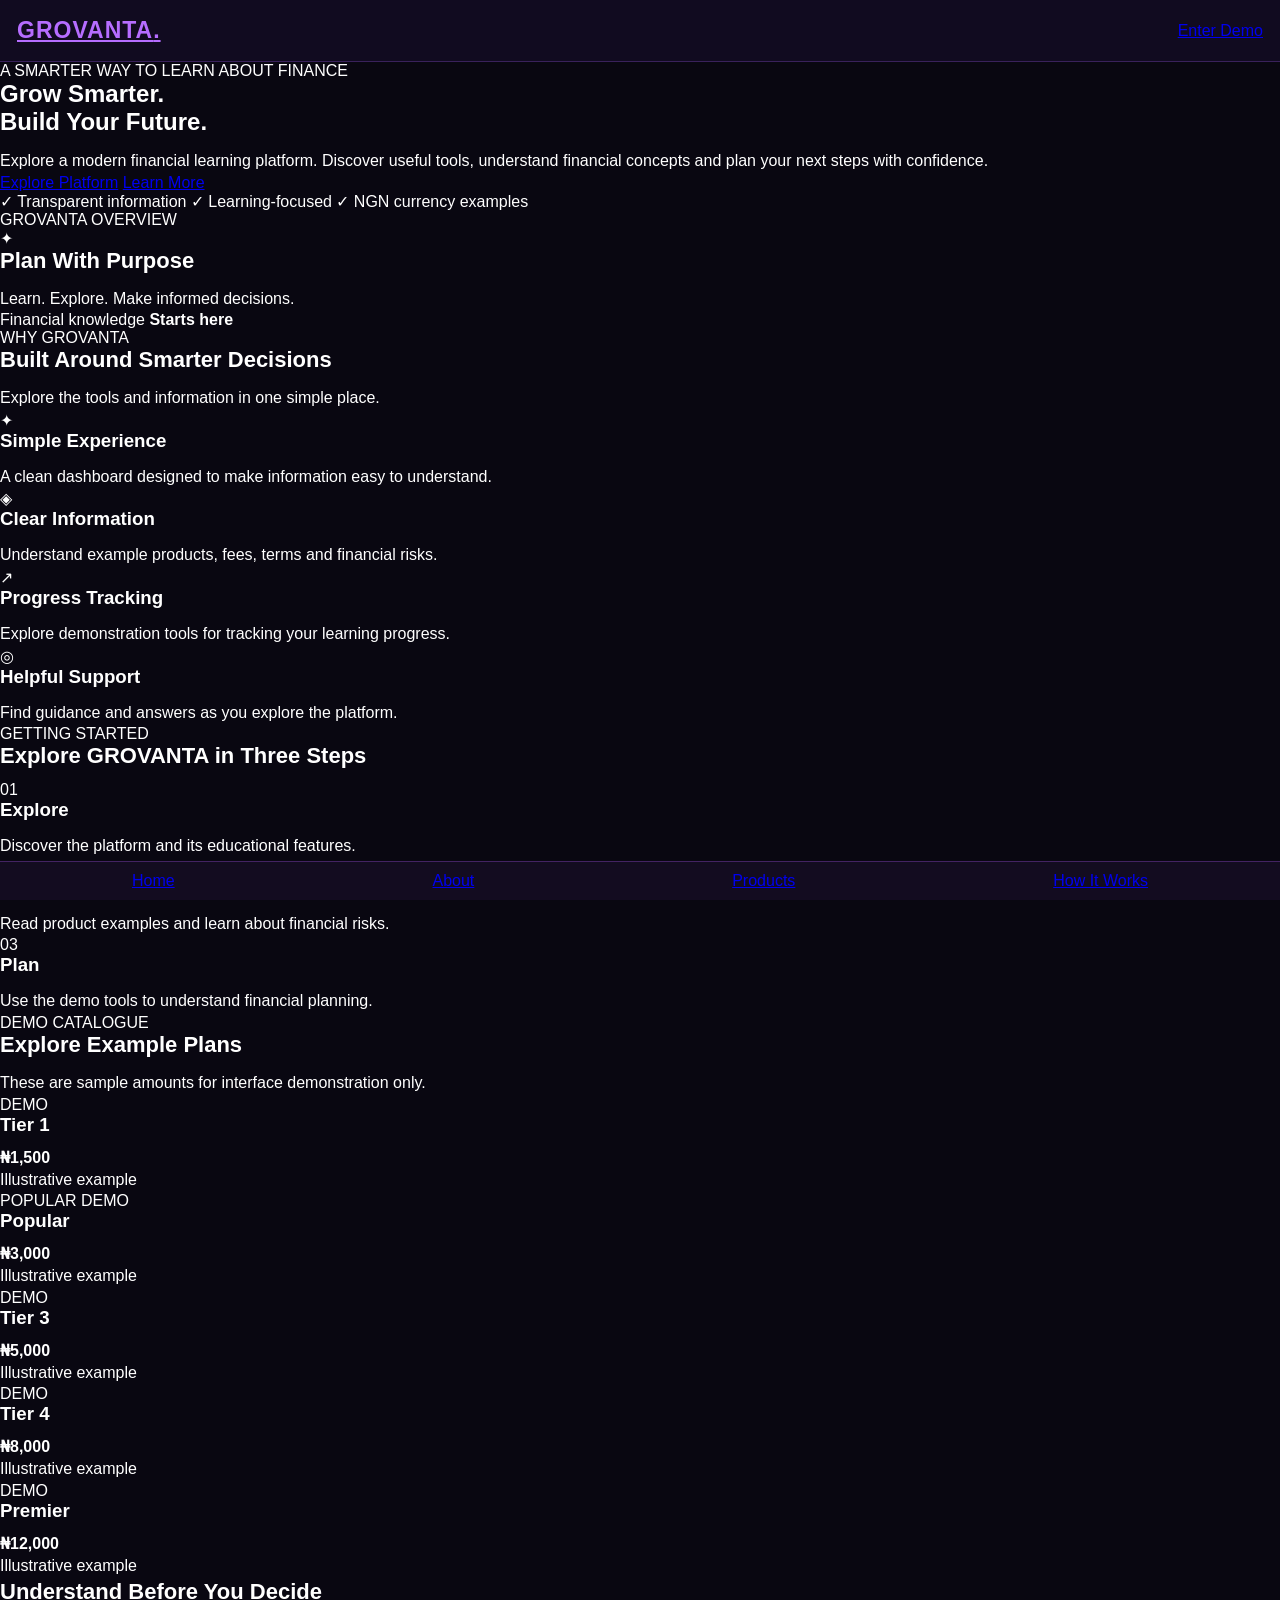
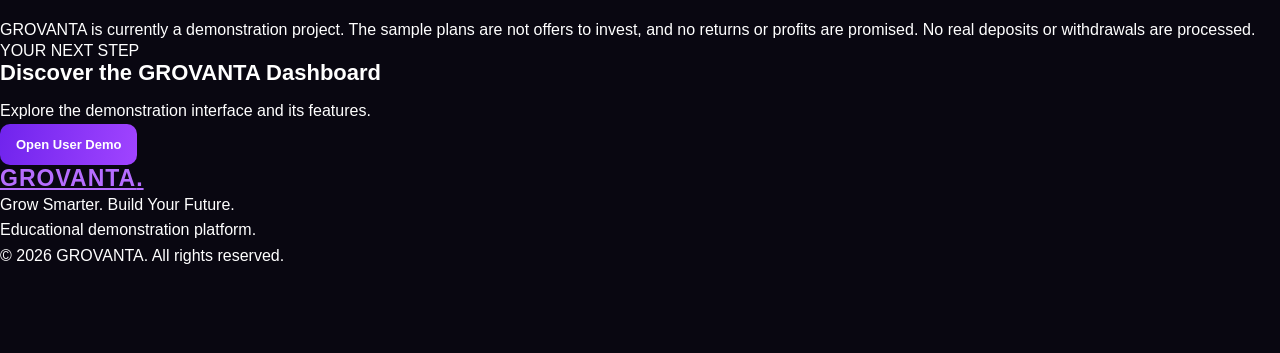
==== commit 2710bed8: "Create GROVANTA landing page" ====
--- a/index.html
+++ b/index.html
@@ -5,328 +5,194 @@
   <meta charset="UTF-8">
   <meta name="viewport" content="width=device-width, initial-scale=1.0">
   <meta name="theme-color" content="#090711">
-  <meta name="description" content="GROVANTA - Grow Smarter. Build Your Future.">
   <title>GROVANTA | Grow Smarter</title>
-
   <link rel="stylesheet" href="style.css">
+  <script src="script.js" defer></script>
 </head>
-
 <body>
 
-<header>
-  <div class="logo">GROVANTA.</div>
-  <span class="badge">V4 PREVIEW</span>
+<header class="site-header">
+  <a href="#home" class="logo">GROVANTA<span>.</span></a>
+
+  <nav class="nav-links">
+    <a href="#home">Home</a>
+    <a href="#about">About</a>
+    <a href="#products">Products</a>
+    <a href="#how-it-works">How It Works</a>
+  </nav>
+
+  <a href="#platform" class="nav-button">Enter Demo</a>
 </header>
 
-<main class="container">
+<main>
+  <section class="hero" id="home">
+    <div class="hero-content">
+      <span class="eyebrow">A SMARTER WAY TO LEARN ABOUT FINANCE</span>
+      <h1>Grow Smarter.<br><span>Build Your Future.</span></h1>
+      <p>
+        Explore a modern financial learning platform.
+        Discover useful tools, understand financial concepts
+        and plan your next steps with confidence.
+      </p>
 
-  <!-- ACCESS SCREEN -->
-  <section id="login" class="page active">
-    <div class="text-center" style="padding:35px 0">
-      <div class="logo" style="font-size:38px">GROVANTA</div>
-      <p class="muted">Grow Smarter. Build Your Future.</p>
-    </div>
-
-    <div class="card">
-      <h2>Welcome to GROVANTA</h2>
-      <p class="muted">Choose an interface to explore.</p>
-
-      <button class="full" style="margin-top:20px" onclick="openUser()">
-        Open User Dashboard
-      </button>
-
-      <button class="full secondary-btn" style="margin-top:12px" onclick="openAdmin()">
-        Open Admin Preview
-      </button>
-    </div>
-
-    <div class="notice">
-      This is a demonstration interface. No real accounts, investments,
-      deposits or withdrawals are processed.
-    </div>
-  </section>
-
-  <!-- USER DASHBOARD -->
-  <section id="user" class="page">
-    <div class="row">
-      <div>
-        <h2>Welcome to GROVANTA</h2>
-        <p class="muted">Your dashboard</p>
-      </div>
-      <span class="badge">Demo account</span>
-    </div>
-
-    <div class="card">
-      <p class="muted">Main Balance</p>
-      <h2>₦0.00</h2>
-      <p class="muted">Illustrative balance only</p>
-    </div>
-
-    <div class="stats">
-      <div class="stat">
-        Task Balance
-        <strong>₦0</strong>
+      <div class="hero-buttons">
+        <a href="#platform" class="primary-button">Explore Platform</a>
+        <a href="#about" class="secondary-button">Learn More</a>
       </div>
 
-      <div class="stat">
-        Referral Balance
-        <strong>₦0</strong>
-      </div>
-
-      <div class="stat">
-        Deposits
-        <strong>0</strong>
-      </div>
-
-      <div class="stat">
-        Withdrawals
-        <strong>0</strong>
+      <div class="hero-points">
+        <span>✓ Transparent information</span>
+        <span>✓ Learning-focused</span>
+        <span>✓ NGN currency examples</span>
       </div>
     </div>
 
-    <div class="card">
-      <h3>Quick Actions</h3>
-
-      <div class="item row">
-        <span>💳 Deposit</span>
-        <button onclick="showFinancialNotice()">Open</button>
-      </div>
-
-      <div class="item row">
-        <span>🏦 Withdraw</span>
-        <button onclick="showFinancialNotice()">Open</button>
-      </div>
-
-      <div class="item row">
-        <span>👥 Referrals</span>
-        <button onclick="notify('Referral centre is a preview.')">Open</button>
-      </div>
-
-      <div class="item row">
-        <span>🎧 Support</span>
-        <button onclick="notify('Support centre is a preview.')">Open</button>
-      </div>
-    </div>
-
-    <div class="card">
-      <h3>Recent Activity</h3>
-      <p class="muted">No activity available.</p>
-    </div>
-
-    <button class="full secondary-btn" onclick="showPage('login')">
-      Back to Access Screen
-    </button>
-  </section>
-
-  <!-- ADMIN ACCESS PREVIEW -->
-  <section id="admin" class="page">
-    <h2>GROVANTA Administration</h2>
-    <p class="muted">Management interface preview</p>
-
-    <div class="notice">
-      This is not a secure administrator login. Actual administrator
-      permissions will be verified through Supabase later.
-    </div>
-
-    <div class="adminNav">
-      <button onclick="showPage('overview',this)">📊 Overview</button>
-      <button onclick="showPage('users',this)">👥 Users</button>
-      <button onclick="showPage('deposits',this)">💳 Deposits</button>
-      <button onclick="showPage('withdrawals',this)">🏦 Withdrawals</button>
-      <button onclick="showPage('products',this)">📈 Products</button>
-      <button onclick="showPage('referrals',this)">🔗 Referrals</button>
-      <button onclick="showPage('announcements',this)">📢 News</button>
-      <button onclick="showPage('tickets',this)">🎧 Support</button>
-      <button onclick="showPage('settings',this)">⚙️ Settings</button>
-      <button onclick="showPage('logs',this)">📋 Logs</button>
-    </div>
-
-    <button class="full secondary-btn" onclick="showPage('login')">
-      Exit Admin Preview
-    </button>
-  </section>
-
-  <!-- OVERVIEW -->
-  <section id="overview" class="page">
-    <h2>Admin Overview</h2>
-    <p class="muted">Platform statistics preview</p>
-
-    <div class="stats">
-      <div class="stat">Total Users<strong>0</strong></div>
-      <div class="stat">Active Users<strong>0</strong></div>
-      <div class="stat">Deposits<strong>0</strong></div>
-      <div class="stat">Withdrawals<strong>0</strong></div>
-      <div class="stat">Support Tickets<strong>0</strong></div>
-      <div class="stat">Products<strong>5</strong></div>
-      <div class="stat">Suspended Users<strong>0</strong></div>
-      <div class="stat">Pending Reviews<strong>0</strong></div>
-    </div>
-
-    <div class="card">
-      <h3>Platform Health</h3>
-      <div class="item row">
-        <span>Database</span>
-        <span class="badge">Not connected</span>
-      </div>
-      <div class="item row">
-        <span>Authentication</span>
-        <span class="badge">Demo</span>
-      </div>
-      <div class="item row">
-        <span>Payments</span>
-        <span class="badge">Inactive</span>
+    <div class="hero-visual">
+      <div class="glow-circle"></div>
+      <div class="visual-card">
+        <span class="visual-label">GROVANTA OVERVIEW</span>
+        <div class="visual-icon">✦</div>
+        <h2>Plan With Purpose</h2>
+        <p>Learn. Explore. Make informed decisions.</p>
+        <div class="visual-line"></div>
+        <div class="visual-stat">
+          <span>Financial knowledge</span>
+          <strong>Starts here</strong>
+        </div>
       </div>
     </div>
   </section>
 
-  <!-- USERS -->
-  <section id="users" class="page">
-    <h2>User Management</h2>
+  <section class="features section" id="about">
+    <div class="section-heading">
+      <span class="eyebrow">WHY GROVANTA</span>
+      <h2>Built Around Smarter Decisions</h2>
+      <p>Explore the tools and information in one simple place.</p>
+    </div>
 
-    <input
-      id="userSearch"
-      type="search"
-      placeholder="Search by name or phone"
-    >
+    <div class="feature-grid">
+      <article class="feature-card">
+        <div class="feature-icon">✦</div>
+        <h3>Simple Experience</h3>
+        <p>A clean dashboard designed to make information easy to understand.</p>
+      </article>
 
-    <div class="card">
-      <p class="muted">No real user records available.</p>
-      <p>User records will appear after backend integration.</p>
+      <article class="feature-card">
+        <div class="feature-icon">◈</div>
+        <h3>Clear Information</h3>
+        <p>Understand example products, fees, terms and financial risks.</p>
+      </article>
+
+      <article class="feature-card">
+        <div class="feature-icon">↗</div>
+        <h3>Progress Tracking</h3>
+        <p>Explore demonstration tools for tracking your learning progress.</p>
+      </article>
+
+      <article class="feature-card">
+        <div class="feature-icon">◎</div>
+        <h3>Helpful Support</h3>
+        <p>Find guidance and answers as you explore the platform.</p>
+      </article>
     </div>
   </section>
 
-  <!-- DEPOSITS -->
-  <section id="deposits" class="page">
-    <h2>Deposit Management</h2>
-
-    <div class="stats">
-      <div class="stat">Pending<strong>0</strong></div>
-      <div class="stat">Approved<strong>0</strong></div>
-      <div class="stat">Rejected<strong>0</strong></div>
-      <div class="stat">Under Review<strong>0</strong></div>
+  <section class="how-section section" id="how-it-works">
+    <div class="section-heading">
+      <span class="eyebrow">GETTING STARTED</span>
+      <h2>Explore GROVANTA in Three Steps</h2>
     </div>
 
-    <div class="card">
-      <p class="muted">No real deposit requests available.</p>
+    <div class="steps-grid">
+      <article class="step-card">
+        <span>01</span>
+        <h3>Explore</h3>
+        <p>Discover the platform and its educational features.</p>
+      </article>
+      <article class="step-card">
+        <span>02</span>
+        <h3>Understand</h3>
+        <p>Read product examples and learn about financial risks.</p>
+      </article>
+      <article class="step-card">
+        <span>03</span>
+        <h3>Plan</h3>
+        <p>Use the demo tools to understand financial planning.</p>
+      </article>
     </div>
   </section>
 
-  <!-- WITHDRAWALS -->
-  <section id="withdrawals" class="page">
-    <h2>Withdrawal Management</h2>
-
-    <div class="stats">
-      <div class="stat">Pending<strong>0</strong></div>
-      <div class="stat">Approved<strong>0</strong></div>
-      <div class="stat">Rejected<strong>0</strong></div>
-      <div class="stat">Processing<strong>0</strong></div>
+  <section class="products-section section" id="products">
+    <div class="section-heading">
+      <span class="eyebrow">DEMO CATALOGUE</span>
+      <h2>Explore Example Plans</h2>
+      <p>These are sample amounts for interface demonstration only.</p>
     </div>
 
-    <div class="card">
-      <p class="muted">No real withdrawal requests available.</p>
+    <div class="product-grid">
+      <article class="product-card">
+        <span class="product-tag">DEMO</span>
+        <h3>Tier 1</h3>
+        <strong>₦1,500</strong>
+        <p>Illustrative example</p>
+      </article>
+
+      <article class="product-card popular-card">
+        <span class="product-tag">POPULAR DEMO</span>
+        <h3>Popular</h3>
+        <strong>₦3,000</strong>
+        <p>Illustrative example</p>
+      </article>
+
+      <article class="product-card">
+        <span class="product-tag">DEMO</span>
+        <h3>Tier 3</h3>
+        <strong>₦5,000</strong>
+        <p>Illustrative example</p>
+      </article>
+
+      <article class="product-card">
+        <span class="product-tag">DEMO</span>
+        <h3>Tier 4</h3>
+        <strong>₦8,000</strong>
+        <p>Illustrative example</p>
+      </article>
+
+      <article class="product-card">
+        <span class="product-tag">DEMO</span>
+        <h3>Premier</h3>
+        <strong>₦12,000</strong>
+        <p>Illustrative example</p>
+      </article>
     </div>
   </section>
 
-  <!-- PRODUCTS -->
-  <section id="products" class="page">
-    <h2>Investment Products</h2>
-
-    <p class="muted">
-      Illustrative product amounts. No returns are promised.
+  <section class="notice-section">
+    <h2>Understand Before You Decide</h2>
+    <p>
+      GROVANTA is currently a demonstration project.
+      The sample plans are not offers to invest, and no returns
+      or profits are promised. No real deposits or withdrawals
+      are processed.
     </p>
-
-    <div id="productList"></div>
   </section>
 
-  <!-- REFERRALS -->
-  <section id="referrals" class="page">
-    <h2>Referral Management</h2>
-
-    <div class="card">
-      <div class="item row">
-        <span>Total Referrals</span>
-        <strong>0</strong>
-      </div>
-
-      <div class="item row">
-        <span>Pending Rewards</span>
-        <strong>₦0</strong>
-      </div>
-
-      <div class="item row">
-        <span>Paid Rewards</span>
-        <strong>₦0</strong>
-      </div>
-    </div>
+  <section class="platform-section section" id="platform">
+    <span class="eyebrow">YOUR NEXT STEP</span>
+    <h2>Discover the GROVANTA Dashboard</h2>
+    <p>Explore the demonstration interface and its features.</p>
+    <button class="primary-button" onclick="openUser()">
+      Open User Demo
+    </button>
   </section>
-
-  <!-- ANNOUNCEMENTS -->
-  <section id="announcements" class="page">
-    <h2>Announcements</h2>
-
-    <div class="card">
-      <label for="announcementTitle">Announcement Title</label>
-      <input id="announcementTitle" placeholder="Enter title">
-
-      <label for="announcementMessage">Message</label>
-      <textarea
-        id="announcementMessage"
-        placeholder="Write your announcement"
-        rows="4"
-      ></textarea>
-
-      <button class="full" onclick="previewAnnouncement()">
-        Preview Announcement
-      </button>
-    </div>
-
-    <div id="announcementPreview"></div>
-  </section>
-
-  <!-- SUPPORT -->
-  <section id="tickets" class="page">
-    <h2>Support Tickets</h2>
-
-    <div class="card">
-      <p class="muted">No support tickets available.</p>
-      <p>Support records will appear after backend integration.</p>
-    </div>
-  </section>
-
-  <!-- SETTINGS -->
-  <section id="settings" class="page">
-    <h2>Platform Settings</h2>
-
-    <div class="card">
-      <label>Platform Name</label>
-      <input value="GROVANTA" readonly>
-
-      <label>Currency</label>
-      <input value="NGN - Nigerian Naira" readonly>
-
-      <label>Theme</label>
-      <input value="Dark Purple" readonly>
-
-      <div class="notice">
-        Secure settings will require verified administrator permissions.
-      </div>
-    </div>
-  </section>
-
-  <!-- AUDIT LOGS -->
-  <section id="logs" class="page">
-    <h2>Admin Activity Logs</h2>
-
-    <div class="card">
-      <p class="muted">No verified administrative actions recorded.</p>
-      <p>Server-generated audit records will appear here later.</p>
-    </div>
-  </section>
-
 </main>
 
-<script src="script.js" defer></script>
+<footer class="site-footer">
+  <a href="#home" class="logo">GROVANTA<span>.</span></a>
+  <p>Grow Smarter. Build Your Future.</p>
+  <p class="footer-note">Educational demonstration platform.</p>
+  <p class="copyright">© 2026 GROVANTA. All rights reserved.</p>
+</footer>
 
 </body>
-                                         </html>
-                                         
+</html>
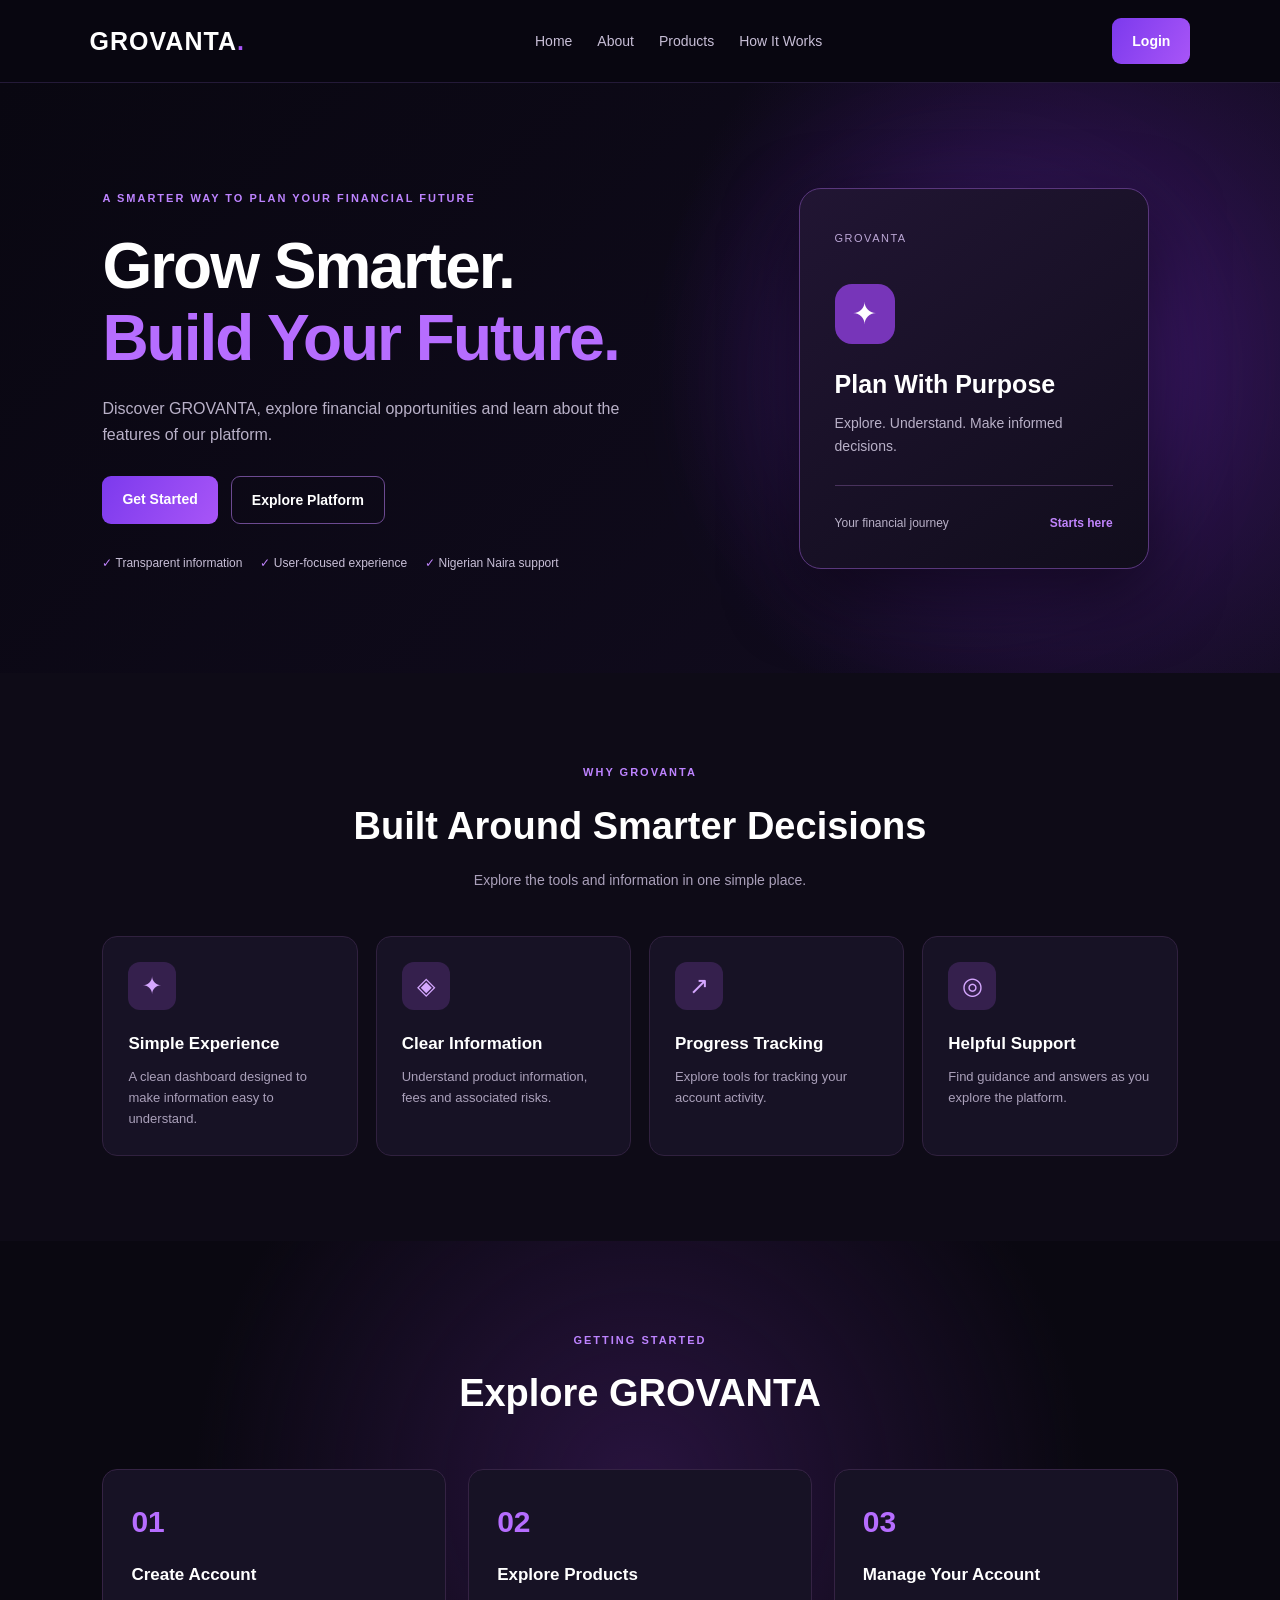
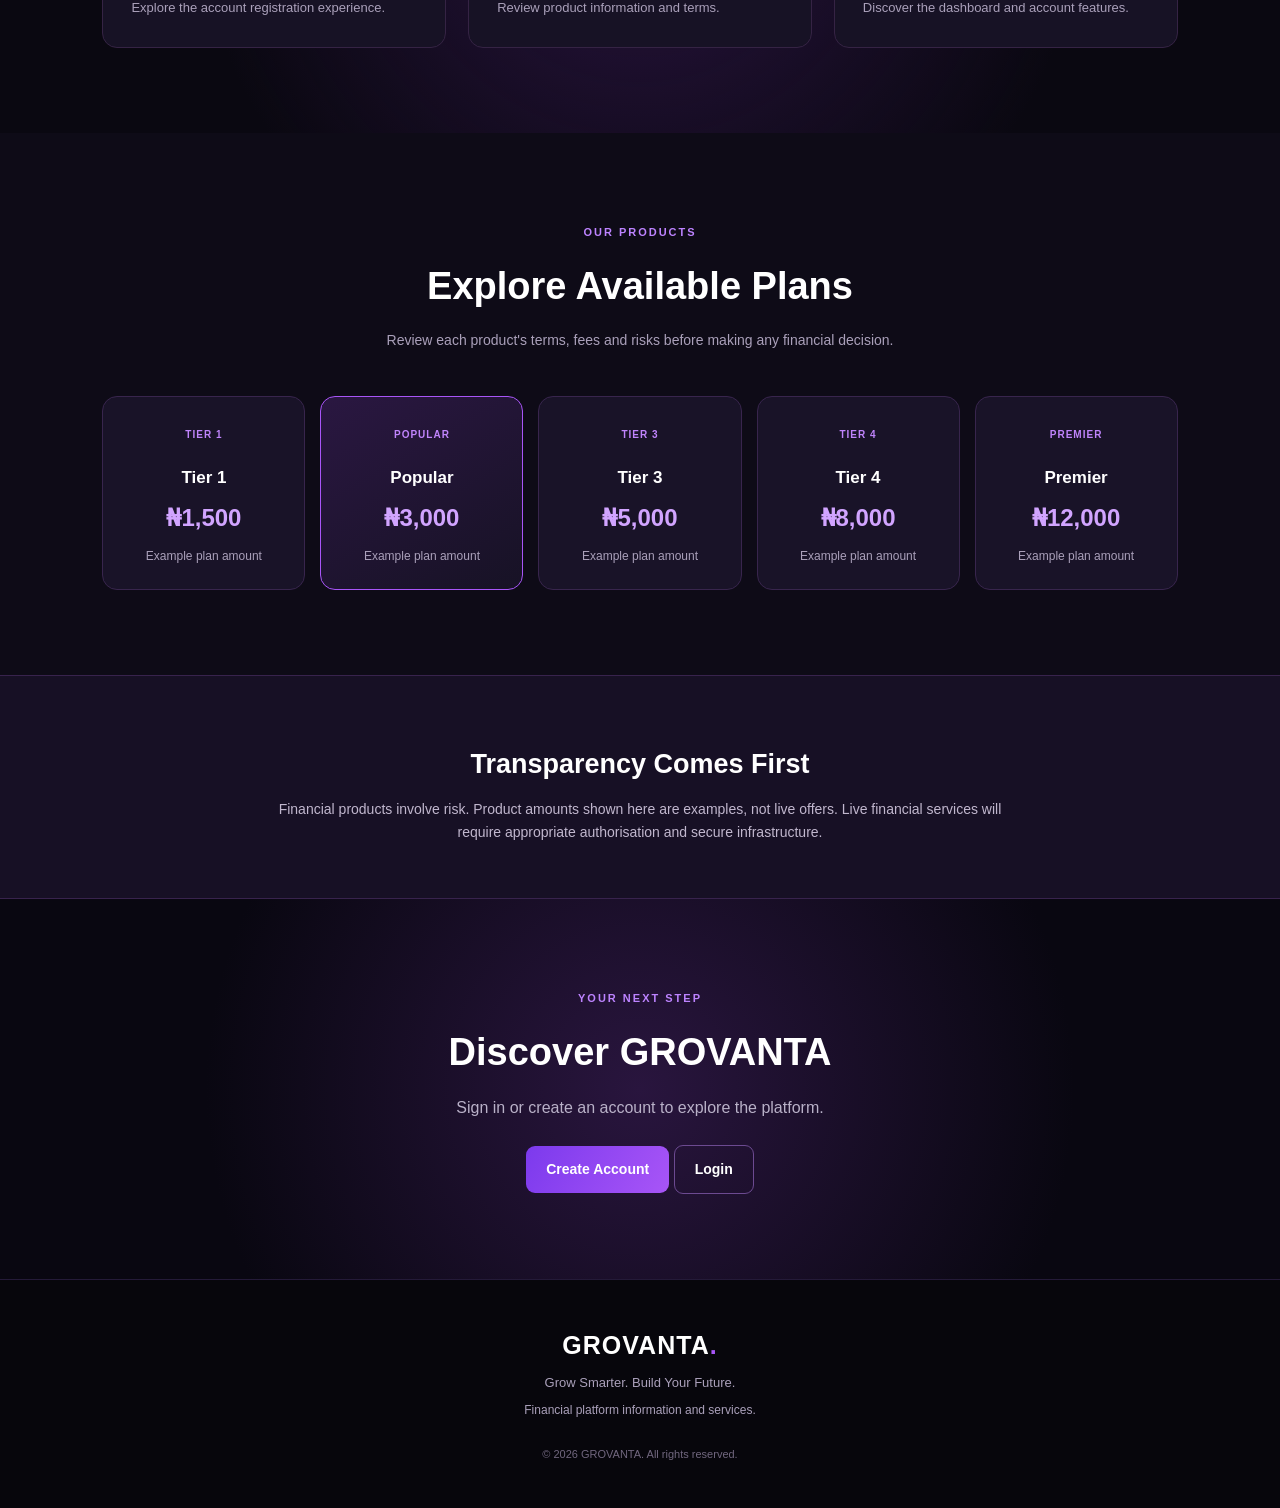
==== commit ba9c3501: "Connect GROVANTA landing page navigation" ====
--- a/index.html
+++ b/index.html
@@ -21,42 +21,41 @@
     <a href="#how-it-works">How It Works</a>
   </nav>
 
-  <a href="#platform" class="nav-button">Enter Demo</a>
+  <a href="login.html" class="nav-button">Login</a>
 </header>
 
 <main>
   <section class="hero" id="home">
     <div class="hero-content">
-      <span class="eyebrow">A SMARTER WAY TO LEARN ABOUT FINANCE</span>
+      <span class="eyebrow">A SMARTER WAY TO PLAN YOUR FINANCIAL FUTURE</span>
       <h1>Grow Smarter.<br><span>Build Your Future.</span></h1>
       <p>
-        Explore a modern financial learning platform.
-        Discover useful tools, understand financial concepts
-        and plan your next steps with confidence.
+        Discover GROVANTA, explore financial opportunities
+        and learn about the features of our platform.
       </p>
 
       <div class="hero-buttons">
-        <a href="#platform" class="primary-button">Explore Platform</a>
-        <a href="#about" class="secondary-button">Learn More</a>
+        <a href="register.html" class="primary-button">Get Started</a>
+        <a href="dashboard.html" class="secondary-button">Explore Platform</a>
       </div>
 
       <div class="hero-points">
         <span>✓ Transparent information</span>
-        <span>✓ Learning-focused</span>
-        <span>✓ NGN currency examples</span>
+        <span>✓ User-focused experience</span>
+        <span>✓ Nigerian Naira support</span>
       </div>
     </div>
 
     <div class="hero-visual">
       <div class="glow-circle"></div>
       <div class="visual-card">
-        <span class="visual-label">GROVANTA OVERVIEW</span>
+        <span class="visual-label">GROVANTA</span>
         <div class="visual-icon">✦</div>
         <h2>Plan With Purpose</h2>
-        <p>Learn. Explore. Make informed decisions.</p>
+        <p>Explore. Understand. Make informed decisions.</p>
         <div class="visual-line"></div>
         <div class="visual-stat">
-          <span>Financial knowledge</span>
+          <span>Your financial journey</span>
           <strong>Starts here</strong>
         </div>
       </div>
@@ -80,13 +79,13 @@
       <article class="feature-card">
         <div class="feature-icon">◈</div>
         <h3>Clear Information</h3>
-        <p>Understand example products, fees, terms and financial risks.</p>
+        <p>Understand product information, fees and associated risks.</p>
       </article>
 
       <article class="feature-card">
         <div class="feature-icon">↗</div>
         <h3>Progress Tracking</h3>
-        <p>Explore demonstration tools for tracking your learning progress.</p>
+        <p>Explore tools for tracking your account activity.</p>
       </article>
 
       <article class="feature-card">
@@ -100,97 +99,97 @@
   <section class="how-section section" id="how-it-works">
     <div class="section-heading">
       <span class="eyebrow">GETTING STARTED</span>
-      <h2>Explore GROVANTA in Three Steps</h2>
+      <h2>Explore GROVANTA</h2>
     </div>
 
     <div class="steps-grid">
       <article class="step-card">
         <span>01</span>
-        <h3>Explore</h3>
-        <p>Discover the platform and its educational features.</p>
+        <h3>Create Account</h3>
+        <p>Explore the account registration experience.</p>
       </article>
+
       <article class="step-card">
         <span>02</span>
-        <h3>Understand</h3>
-        <p>Read product examples and learn about financial risks.</p>
+        <h3>Explore Products</h3>
+        <p>Review product information and terms.</p>
       </article>
+
       <article class="step-card">
         <span>03</span>
-        <h3>Plan</h3>
-        <p>Use the demo tools to understand financial planning.</p>
+        <h3>Manage Your Account</h3>
+        <p>Discover the dashboard and account features.</p>
       </article>
     </div>
   </section>
 
   <section class="products-section section" id="products">
     <div class="section-heading">
-      <span class="eyebrow">DEMO CATALOGUE</span>
-      <h2>Explore Example Plans</h2>
-      <p>These are sample amounts for interface demonstration only.</p>
+      <span class="eyebrow">OUR PRODUCTS</span>
+      <h2>Explore Available Plans</h2>
+      <p>Review each product's terms, fees and risks before making any financial decision.</p>
     </div>
 
     <div class="product-grid">
       <article class="product-card">
-        <span class="product-tag">DEMO</span>
+        <span class="product-tag">TIER 1</span>
         <h3>Tier 1</h3>
         <strong>₦1,500</strong>
-        <p>Illustrative example</p>
+        <p>Example plan amount</p>
       </article>
 
       <article class="product-card popular-card">
-        <span class="product-tag">POPULAR DEMO</span>
+        <span class="product-tag">POPULAR</span>
         <h3>Popular</h3>
         <strong>₦3,000</strong>
-        <p>Illustrative example</p>
+        <p>Example plan amount</p>
       </article>
 
       <article class="product-card">
-        <span class="product-tag">DEMO</span>
+        <span class="product-tag">TIER 3</span>
         <h3>Tier 3</h3>
         <strong>₦5,000</strong>
-        <p>Illustrative example</p>
+        <p>Example plan amount</p>
       </article>
 
       <article class="product-card">
-        <span class="product-tag">DEMO</span>
+        <span class="product-tag">TIER 4</span>
         <h3>Tier 4</h3>
         <strong>₦8,000</strong>
-        <p>Illustrative example</p>
+        <p>Example plan amount</p>
       </article>
 
       <article class="product-card">
-        <span class="product-tag">DEMO</span>
+        <span class="product-tag">PREMIER</span>
         <h3>Premier</h3>
         <strong>₦12,000</strong>
-        <p>Illustrative example</p>
+        <p>Example plan amount</p>
       </article>
     </div>
   </section>
 
   <section class="notice-section">
-    <h2>Understand Before You Decide</h2>
+    <h2>Transparency Comes First</h2>
     <p>
-      GROVANTA is currently a demonstration project.
-      The sample plans are not offers to invest, and no returns
-      or profits are promised. No real deposits or withdrawals
-      are processed.
+      Financial products involve risk. Product amounts shown here
+      are examples, not live offers. Live financial services will
+      require appropriate authorisation and secure infrastructure.
     </p>
   </section>
 
   <section class="platform-section section" id="platform">
     <span class="eyebrow">YOUR NEXT STEP</span>
-    <h2>Discover the GROVANTA Dashboard</h2>
-    <p>Explore the demonstration interface and its features.</p>
-    <button class="primary-button" onclick="openUser()">
-      Open User Demo
-    </button>
+    <h2>Discover GROVANTA</h2>
+    <p>Sign in or create an account to explore the platform.</p>
+    <a href="register.html" class="primary-button">Create Account</a>
+    <a href="login.html" class="secondary-button">Login</a>
   </section>
 </main>
 
 <footer class="site-footer">
   <a href="#home" class="logo">GROVANTA<span>.</span></a>
   <p>Grow Smarter. Build Your Future.</p>
-  <p class="footer-note">Educational demonstration platform.</p>
+  <p class="footer-note">Financial platform information and services.</p>
   <p class="copyright">© 2026 GROVANTA. All rights reserved.</p>
 </footer>
 
--- a/style.css
+++ b/style.css
@@ -1,20 +1,3 @@
-
-/* =================================
-   GROVANTA V4 - MAIN STYLESHEET
-================================= */
-
-:root {
-  --bg: #090711;
-  --surface: #171225;
-  --surface-light: #211532;
-  --primary: #8b5cf6;
-  --primary-light: #b66dff;
-  --text: #ffffff;
-  --muted: #aaa1bd;
-  --border: #39215b;
-  --success: #35c98a;
-  --danger: #ef6262;
-}
 
 * {
   margin: 0;
@@ -27,323 +10,503 @@
 }
 
 body {
-  min-height: 100vh;
-  background: var(--bg);
-  color: var(--text);
-  font-family: Arial, Helvetica, sans-serif;
-  padding-bottom: 85px;
-}
-
-/* HEADER */
-
-header {
+  background: #090711;
+  color: #fff;
+  font-family: Arial, sans-serif;
+  line-height: 1.6;
+}
+
+a {
+  color: inherit;
+  text-decoration: none;
+}
+
+.site-header {
   width: 100%;
-  padding: 17px;
-  background: #110b20;
-  border-bottom: 1px solid var(--border);
+  min-height: 78px;
+  padding: 18px 7%;
+  display: flex;
+  align-items: center;
+  justify-content: space-between;
+  gap: 20px;
+  background: rgba(9, 7, 17, 0.95);
+  border-bottom: 1px solid #241a38;
+  position: sticky;
+  top: 0;
+  z-index: 100;
+}
+
+.logo {
+  font-size: 25px;
+  font-weight: 900;
+  letter-spacing: 1px;
+}
+
+.logo span {
+  color: #a855f7;
+}
+
+.nav-links {
+  display: flex;
+  gap: 25px;
+  color: #c8bfd7;
+  font-size: 14px;
+}
+
+.nav-links a:hover {
+  color: #c084fc;
+}
+
+.nav-button,
+.primary-button,
+.secondary-button {
+  display: inline-block;
+  border-radius: 9px;
+  padding: 12px 20px;
+  font-weight: 700;
+  font-size: 14px;
+  cursor: pointer;
+}
+
+.nav-button,
+.primary-button {
+  background: linear-gradient(120deg, #7c3aed, #a855f7);
+  color: #fff;
+  border: none;
+}
+
+.nav-button:hover,
+.primary-button:hover {
+  filter: brightness(1.15);
+}
+
+.hero {
+  min-height: 590px;
+  padding: 90px 8%;
+  display: grid;
+  grid-template-columns: 1.2fr 0.8fr;
+  align-items: center;
+  gap: 55px;
+  background:
+    radial-gradient(circle at 85% 45%, #35145b 0, transparent 38%),
+    linear-gradient(135deg, #090711, #120c20);
+  overflow: hidden;
+}
+
+.eyebrow {
+  color: #bd83ff;
+  font-size: 11px;
+  font-weight: 800;
+  letter-spacing: 2px;
+}
+
+.hero h1 {
+  font-size: clamp(38px, 5vw, 64px);
+  line-height: 1.12;
+  margin: 22px 0;
+  letter-spacing: -2px;
+}
+
+.hero h1 span {
+  color: #b66dff;
+}
+
+.hero-content > p {
+  max-width: 520px;
+  color: #b9b1c8;
+  font-size: 16px;
+  margin-bottom: 28px;
+}
+
+.hero-buttons {
+  display: flex;
+  flex-wrap: wrap;
+  gap: 13px;
+}
+
+.secondary-button {
+  border: 1px solid #6c4a91;
+  color: #fff;
+}
+
+.hero-points {
+  display: flex;
+  flex-wrap: wrap;
+  gap: 18px;
+  margin-top: 30px;
+  color: #c8bfd7;
+  font-size: 12px;
+}
+
+.hero-points span::first-letter {
+  color: #c084fc;
+}
+
+.hero-visual {
+  min-height: 350px;
+  display: grid;
+  place-items: center;
+  position: relative;
+}
+
+.glow-circle {
+  position: absolute;
+  width: 290px;
+  height: 290px;
+  background: #7c3aed;
+  filter: blur(100px);
+  opacity: 0.35;
+  border-radius: 50%;
+}
+
+.visual-card {
+  width: min(100%, 350px);
+  padding: 35px;
+  position: relative;
+  border: 1px solid #59377c;
+  border-radius: 22px;
+  background: linear-gradient(145deg, #211533, #110d1c);
+  box-shadow: 0 25px 70px #0008;
+}
+
+.visual-label {
+  color: #bca7d6;
+  font-size: 11px;
+  letter-spacing: 1.5px;
+}
+
+.visual-icon {
+  width: 60px;
+  height: 60px;
+  display: grid;
+  place-items: center;
+  border-radius: 17px;
+  background: #7735b9;
+  font-size: 30px;
+  margin: 35px 0 20px;
+}
+
+.visual-card h2 {
+  font-size: 25px;
+  margin-bottom: 8px;
+}
+
+.visual-card p {
+  color: #b9b1c8;
+  font-size: 14px;
+}
+
+.visual-line {
+  height: 1px;
+  background: #49325d;
+  margin: 28px 0;
+}
+
+.visual-stat {
   display: flex;
   justify-content: space-between;
-  align-items: center;
-  position: sticky;
-  top: 0;
-  z-index: 20;
-}
-
-.logo {
-  font-size: 23px;
+  flex-wrap: wrap;
+  gap: 10px;
+  font-size: 12px;
+}
+
+.visual-stat span {
+  color: #b9b1c8;
+}
+
+.visual-stat strong {
+  color: #c084fc;
+}
+
+.section {
+  padding: 85px 8%;
+}
+
+.section-heading {
+  text-align: center;
+  max-width: 650px;
+  margin: 0 auto 45px;
+}
+
+.section-heading h2,
+.platform-section h2,
+.notice-section h2 {
+  font-size: clamp(27px, 4vw, 38px);
+  margin: 12px 0;
+}
+
+.section-heading p {
+  color: #aaa0ba;
+  font-size: 14px;
+}
+
+.features {
+  background: #0e0b17;
+}
+
+.feature-grid {
+  display: grid;
+  grid-template-columns: repeat(4, 1fr);
+  gap: 18px;
+}
+
+.feature-card {
+  background: #171225;
+  border: 1px solid #30213f;
+  border-radius: 15px;
+  padding: 25px;
+  transition: 0.25s;
+}
+
+.feature-card:hover,
+.product-card:hover {
+  transform: translateY(-5px);
+  border-color: #9755d3;
+}
+
+.feature-icon {
+  width: 48px;
+  height: 48px;
+  display: grid;
+  place-items: center;
+  border-radius: 12px;
+  background: #35204d;
+  color: #d5a7ff;
+  font-size: 24px;
+  margin-bottom: 20px;
+}
+
+.feature-card h3,
+.step-card h3 {
+  font-size: 17px;
+  margin-bottom: 10px;
+}
+
+.feature-card p,
+.step-card p {
+  color: #aaa0ba;
+  font-size: 13px;
+}
+
+.how-section {
+  background:
+    radial-gradient(circle at 50% 50%, #28133e, transparent 65%),
+    #0a0811;
+}
+
+.steps-grid {
+  display: grid;
+  grid-template-columns: repeat(3, 1fr);
+  gap: 22px;
+}
+
+.step-card {
+  padding: 28px;
+  background: #171225;
+  border: 1px solid #352344;
+  border-radius: 15px;
+}
+
+.step-card > span {
+  color: #b66dff;
+  font-size: 30px;
   font-weight: 900;
+  display: block;
+  margin-bottom: 15px;
+}
+
+.products-section {
+  background: #0e0b17;
+}
+
+.product-grid {
+  display: grid;
+  grid-template-columns: repeat(5, 1fr);
+  gap: 15px;
+}
+
+.product-card {
+  background: #191328;
+  border: 1px solid #38254d;
+  border-radius: 15px;
+  padding: 23px 16px;
+  text-align: center;
+  transition: 0.25s;
+}
+
+.product-tag {
+  color: #c084fc;
+  font-size: 10px;
+  font-weight: 800;
   letter-spacing: 1px;
-  color: var(--primary-light);
-}
-
-/* PAGE LAYOUT */
-
-.container {
-  width: 100%;
-  max-width: 1100px;
-  margin: auto;
-  padding: 17px;
-}
-
-.page {
-  display: none;
-}
-
-.page.active {
+}
+
+.product-card h3 {
+  margin: 18px 0 8px;
+  font-size: 17px;
+}
+
+.product-card strong {
   display: block;
-}
-
-h1, h2, h3, h4 {
-  margin-bottom: 12px;
-}
-
-h2 {
-  font-size: 22px;
-}
-
-p {
-  line-height: 1.6;
-}
-
-.muted {
-  color: var(--muted);
+  font-size: 24px;
+  color: #d1a4ff;
+}
+
+.product-card p {
+  margin-top: 10px;
+  color: #aaa0ba;
+  font-size: 12px;
+}
+
+.popular-card {
+  border-color: #a855f7;
+  background: linear-gradient(150deg, #2a1741, #171225);
+}
+
+.notice-section {
+  padding: 55px 8%;
+  text-align: center;
+  background: #171025;
+  border-top: 1px solid #38234d;
+  border-bottom: 1px solid #38234d;
+}
+
+.notice-section h2 {
+  font-size: 27px;
+}
+
+.notice-section p {
+  max-width: 750px;
+  margin: 12px auto 0;
+  color: #c1b7ce;
+  font-size: 14px;
+}
+
+.platform-section {
+  text-align: center;
+  background: radial-gradient(circle at center, #29153e, #090711 65%);
+}
+
+.platform-section p {
+  color: #b9b1c8;
+  margin-bottom: 25px;
+}
+
+.platform-section button {
+  font-family: inherit;
+}
+
+.site-footer {
+  padding: 45px 8%;
+  text-align: center;
+  background: #07060c;
+  border-top: 1px solid #241a38;
+}
+
+.site-footer > p {
+  color: #aaa0ba;
   font-size: 13px;
-}
-
-/* CARDS */
-
-.card {
-  background: var(--surface);
-  border: 1px solid var(--border);
-  border-radius: 15px;
-  padding: 17px;
-  margin: 13px 0;
-  transition: border-color 0.2s ease;
-}
-
-.card:hover {
-  border-color: var(--primary);
-}
-
-/* DASHBOARD STATISTICS */
-
-.stats {
-  display: grid;
-  grid-template-columns: repeat(2, 1fr);
-  gap: 12px;
-}
-
-.stat {
-  background: var(--surface-light);
-  border: 1px solid #48276a;
-  border-radius: 13px;
-  padding: 17px 10px;
-  text-align: center;
+  margin-top: 8px;
+}
+
+.site-footer .footer-note {
   font-size: 12px;
 }
 
-.stat strong {
-  display: block;
-  color: var(--primary-light);
-  font-size: 20px;
-  margin-top: 9px;
-}
-
-/* BUTTONS */
-
-button {
-  border: none;
-  border-radius: 10px;
-  padding: 13px 16px;
-  background: linear-gradient(
-    100deg,
-    #7024ed,
-    #a044ff
-  );
-  color: white;
-  font-weight: bold;
-  font-size: 13px;
-  cursor: pointer;
-  transition: opacity 0.2s ease;
-}
-
-button:hover {
-  opacity: 0.85;
-}
-
-button:active {
-  transform: scale(0.98);
-}
-
-.full {
-  width: 100%;
-}
-
-.secondary-btn {
-  background: var(--surface-light);
-  border: 1px solid var(--border);
-}
-
-/* FORMS */
-
-input,
-select,
-textarea {
-  display: block;
-  width: 100%;
-  padding: 14px;
-  margin: 9px 0 15px;
-  border: 1px solid #503277;
-  border-radius: 9px;
-  outline: none;
-  background: #0e0919;
-  color: white;
-  font-size: 14px;
-}
-
-input:focus,
-select:focus,
-textarea:focus {
-  border-color: var(--primary-light);
-}
-
-input::placeholder,
-textarea::placeholder {
-  color: #81758f;
-}
-
-label {
-  display: block;
-  color: #c6b5df;
-  font-size: 13px;
-}
-
-/* LIST ITEMS */
-
-.item {
-  padding: 14px 0;
-  border-bottom: 1px solid #38244c;
-  font-size: 13px;
-}
-
-.item:last-child {
-  border-bottom: none;
-}
-
-.row {
-  display: flex;
-  justify-content: space-between;
-  align-items: center;
-  gap: 10px;
-}
-
-/* STATUS BADGES */
-
-.badge {
-  display: inline-block;
-  padding: 5px 10px;
-  border-radius: 20px;
-  background: #39215b;
-  color: #d6baff;
+.site-footer .copyright {
+  margin-top: 25px;
   font-size: 11px;
-}
-
-.badge-success {
-  background: #123d2d;
-  color: #6de5ae;
-}
-
-.badge-danger {
-  background: #451c28;
-  color: #ff9292;
-}
-
-/* NOTIFICATIONS */
-
-.notice {
-  background: #281b37;
-  border-left: 3px solid var(--primary-light);
-  padding: 14px;
-  border-radius: 8px;
-  margin: 13px 0;
-  font-size: 13px;
-  line-height: 1.6;
-}
-
-/* ADMIN MENU */
-
-.adminNav {
-  display: grid;
-  grid-template-columns: repeat(3, 1fr);
-  gap: 9px;
-  margin: 18px 0;
-}
-
-.adminNav button {
-  background: var(--surface-light);
-  border: 1px solid #56327c;
-  padding: 14px 5px;
-  font-size: 12px;
-}
-
-.adminNav button.selected {
-  background: #7035bb;
-}
-
-/* BOTTOM NAVIGATION */
-
-nav {
-  position: fixed;
-  bottom: 0;
-  left: 0;
-  width: 100%;
-  display: flex;
-  justify-content: space-around;
-  align-items: center;
-  padding: 10px 3px;
-  background: #130c20;
-  border-top: 1px solid #432362;
-  z-index: 30;
-}
-
-nav button {
-  background: transparent;
-  color: #b9a9ce;
-  padding: 9px 6px;
-  font-size: 11px;
-}
-
-nav button.selected {
-  color: var(--primary-light);
-}
-
-/* UTILITIES */
-
-.hidden {
-  display: none !important;
-}
-
-.text-center {
-  text-align: center;
-}
-
-.spacer {
-  flex: 1;
-}
-
-/* DESKTOP AND TABLET */
-
-@media (min-width: 650px) {
-  .stats {
-    grid-template-columns: repeat(4, 1fr);
-  }
-
-  .container {
-    padding: 25px;
-  }
-
-  .adminNav {
-    grid-template-columns: repeat(5, 1fr);
-  }
-}
-
-/* SMALL MOBILE SCREENS */
+  color: #71677f;
+}
+
+/* Tablet */
+@media (max-width: 900px) {
+  .hero {
+    grid-template-columns: 1fr 0.8fr;
+    padding: 70px 5%;
+    gap: 25px;
+  }
+
+  .feature-grid {
+    grid-template-columns: repeat(2, 1fr);
+  }
+
+  .product-grid {
+    grid-template-columns: repeat(3, 1fr);
+  }
+
+  .nav-links {
+    gap: 13px;
+  }
+}
+
+/* Mobile */
+@media (max-width: 650px) {
+  .site-header {
+    padding: 15px 5%;
+    flex-wrap: wrap;
+  }
+
+  .logo {
+    font-size: 22px;
+  }
+
+  .nav-links {
+    order: 3;
+    width: 100%;
+    overflow-x: auto;
+    padding: 8px 0 3px;
+    gap: 20px;
+    white-space: nowrap;
+  }
+
+  .nav-button {
+    padding: 10px 13px;
+    font-size: 12px;
+  }
+
+  .hero {
+    grid-template-columns: 1fr;
+    padding: 65px 6%;
+    text-align: left;
+  }
+
+  .hero h1 {
+    font-size: 43px;
+  }
+
+  .hero-visual {
+    min-height: 300px;
+  }
+
+  .section {
+    padding: 65px 6%;
+  }
+
+  .feature-grid,
+  .steps-grid {
+    grid-template-columns: 1fr;
+  }
+
+  .product-grid {
+    grid-template-columns: repeat(2, 1fr);
+  }
+
+  .hero-points {
+    gap: 10px;
+  }
+
+  .notice-section {
+    padding: 45px 6%;
+  }
+}
 
 @media (max-width: 360px) {
-  .logo {
-    font-size: 19px;
-  }
-
-  .container {
-    padding: 12px;
-  }
-
-  .adminNav {
-    gap: 6px;
-  }
-
-  .adminNav button {
-    font-size: 10px;
-    padding: 12px 3px;
-  }
-  }
+  .product-grid {
+    grid-template-columns: 1fr;
+  }
+
+  .hero h1 {
+    font-size: 36px;
+  }
+}
